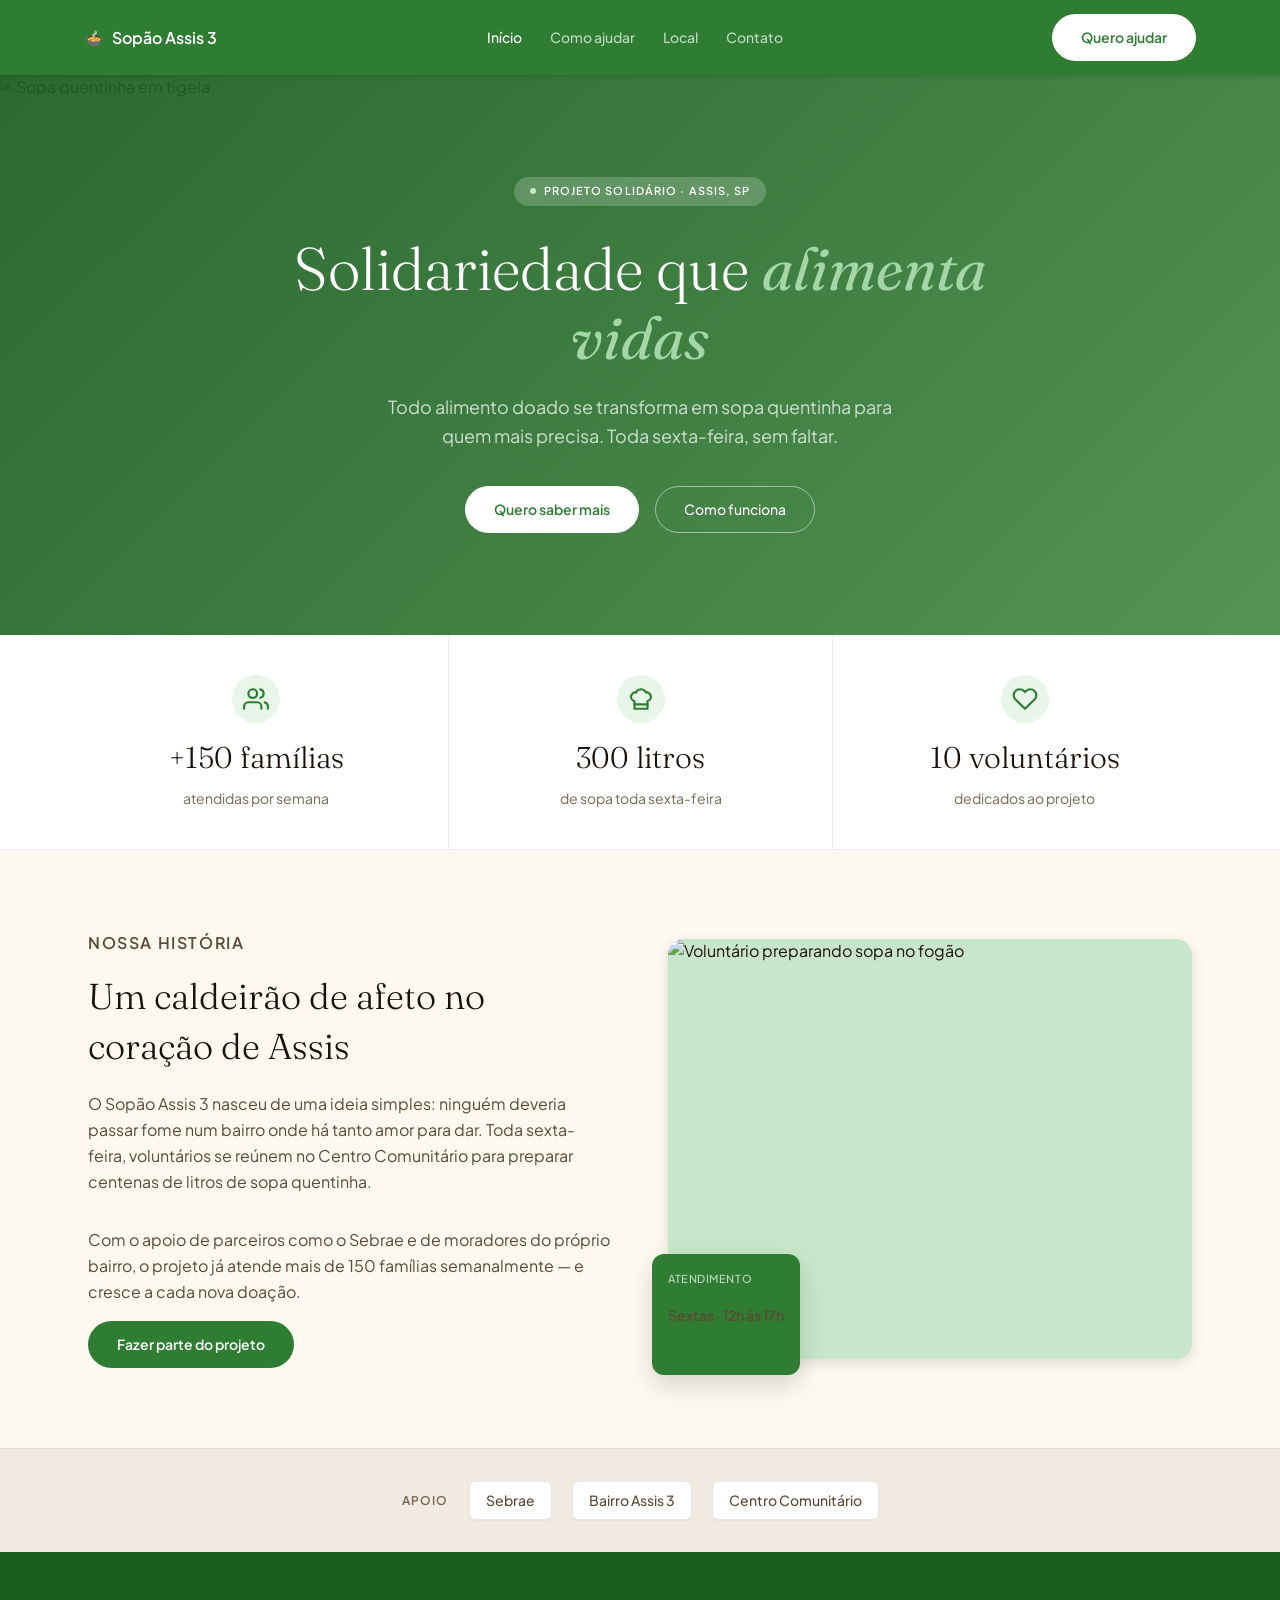
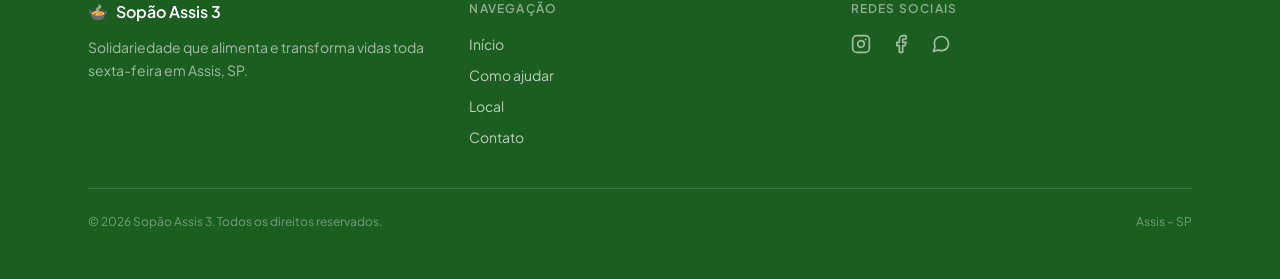
==== index.html @ 3b656082 "Primeira Versão do site" ====
<!DOCTYPE html>
<html lang="pt-BR">
  <head>
    <meta charset="UTF-8" />
    <meta name="viewport" content="width=device-width, initial-scale=1.0" />
    <title>Sopão Assis 3</title>
    <meta name="description" content="Solidariedade que alimenta e transforma vidas toda sexta-feira em Assis, SP." />
    <link rel="preconnect" href="https://fonts.googleapis.com">
    <link rel="preconnect" href="https://fonts.gstatic.com" crossorigin>
    <link href="https://fonts.googleapis.com/css2?family=Fraunces:ital,opsz,wght@0,9..144,300;0,9..144,400;0,9..144,500;0,9..144,600;1,9..144,300;1,9..144,400;1,9..144,500&family=Plus+Jakarta+Sans:wght@400;500;600&display=swap" rel="stylesheet">
    <link rel="stylesheet" href="/Styles/styles.css">
  </head>
  <body>
    <header class="site-header">
      <div class="nav-row">
        <a href="index.html" class="brand">
          <span aria-hidden="true">🍲</span>
          <span>Sopão Assis 3</span>
        </a>

        <nav class="nav-links">
          <a href="index.html" aria-current="page">Início</a>
          <a href="como-ajudar.html">Como ajudar</a>
          <a href="Local.html">Local</a>
          <a href="contato.html">Contato</a>
          
        </nav>

        <div class="nav-actions">
          <a href="contato.html" class="btn btn-white nav-cta">Quero ajudar</a>
          <input type="checkbox" id="nav-toggle" class="nav-toggle" />
          <label for="nav-toggle" class="nav-toggle-label" aria-label="Abrir menu">
            <svg class="icon-menu" viewBox="0 0 24 24" fill="none" stroke="currentColor" stroke-width="2" stroke-linecap="round" stroke-linejoin="round"><line x1="4" y1="6" x2="20" y2="6"/><line x1="4" y1="12" x2="20" y2="12"/><line x1="4" y1="18" x2="20" y2="18"/></svg>
            <svg class="icon-close" viewBox="0 0 24 24" fill="none" stroke="currentColor" stroke-width="2" stroke-linecap="round" stroke-linejoin="round"><line x1="18" y1="6" x2="6" y2="18"/><line x1="6" y1="6" x2="18" y2="18"/></svg>
          </label>
        </div>
      </div>

      <div class="mobile-menu">
        <a href="index.html">Início</a>
        <a href="como-ajudar.html">Como ajudar</a>
        <a href="Local.html">Local</a>
        <a href="contato.html">Contato</a>
        <a href="contato.html" class="btn btn-white">Quero ajudar</a>
      </div>
    </header>
    <main>
      <section class="hero">
        <img class="hero-bg" src="https://images.unsplash.com/photo-1696071506684-98cc784a89df?w=1400&h=700&fit=crop&auto=format" alt="Sopa quentinha em tigela" />
        <div class="hero-overlay"></div>
        <div class="hero-inner">
          <span class="hero-badge">
            <span class="pulse-dot"></span>
            Projeto Solidário &middot; Assis, SP
          </span>
          <h1 class="hero-title">Solidariedade que <em>alimenta vidas</em></h1>
          <p class="hero-lead">Todo alimento doado se transforma em sopa quentinha para quem mais precisa. Toda sexta-feira, sem faltar.</p>
          <div class="hero-actions">
            <a href="como-ajudar.html" class="btn btn-white">Quero saber mais</a>
            <a href="contato.html" class="btn btn-outline-white">Como funciona</a>
          </div>
        </div>
      </section>

      <section class="stats">
        <div class="stats-grid">
          <div class="stat">
            <div class="stat-icon"><svg viewBox="0 0 24 24" fill="none" stroke="currentColor" stroke-width="2" stroke-linecap="round" stroke-linejoin="round"><path d="M17 21v-2a4 4 0 0 0-4-4H5a4 4 0 0 0-4 4v2"/><circle cx="9" cy="7" r="4"/><path d="M23 21v-2a4 4 0 0 0-3-3.87"/><path d="M16 3.13a4 4 0 0 1 0 7.75"/></svg></div>
            <span class="stat-value">+150 fam&iacute;lias</span>
            <span class="stat-label">atendidas por semana</span>
          </div>
          <div class="stat">
            <div class="stat-icon"><svg viewBox="0 0 24 24" fill="none" stroke="currentColor" stroke-width="2" stroke-linecap="round" stroke-linejoin="round"><path d="M6 13.87A4 4 0 0 1 7.41 6a5.11 5.11 0 0 1 1.05-1.54 5 5 0 0 1 7.08 0A5.11 5.11 0 0 1 16.59 6 4 4 0 0 1 18 13.87V21H6Z"/><line x1="6" y1="17" x2="18" y2="17"/></svg></div>
            <span class="stat-value">300 litros</span>
            <span class="stat-label">de sopa toda sexta-feira</span>
          </div>
          <div class="stat">
            <div class="stat-icon"><svg viewBox="0 0 24 24" fill="none" stroke="currentColor" stroke-width="2" stroke-linecap="round" stroke-linejoin="round"><path d="M20.8 4.6a5.5 5.5 0 0 0-7.8 0L12 5.6l-1-1a5.5 5.5 0 0 0-7.8 7.8l1 1L12 21l7.8-7.6 1-1a5.5 5.5 0 0 0 0-7.8z"/></svg></div>
            <span class="stat-value">10 volunt&aacute;rios</span>
            <span class="stat-label">dedicados ao projeto</span>
          </div>
        </div>
      </section>

      <section class="story">
        <div>
          <p class="eyebrow">Nossa hist&oacute;ria</p>
          <h2>Um caldeir&atilde;o de afeto no cora&ccedil;&atilde;o de Assis</h2>
          <p>O Sop&atilde;o Assis 3 nasceu de uma ideia simples: ningu&eacute;m deveria passar fome num bairro onde h&aacute; tanto amor para dar. Toda sexta-feira, volunt&aacute;rios se re&uacute;nem no Centro Comunit&aacute;rio para preparar centenas de litros de sopa quentinha.</p>
          <p>Com o apoio de parceiros como o Sebrae e de moradores do pr&oacute;prio bairro, o projeto j&aacute; atende mais de 150 fam&iacute;lias semanalmente &mdash; e cresce a cada nova doa&ccedil;&atilde;o.</p>
          <a href="como-ajudar.html" class="btn btn-primary">Fazer parte do projeto</a>
        </div>

        <div class="story-media">
          <img src="https://images.unsplash.com/photo-1652458316645-07971d6e52ea?w=700&h=520&fit=crop&auto=format" alt="Volunt&aacute;rio preparando sopa no fog&atilde;o" />
          <div class="story-badge">
            <p>Atendimento</p>
            <p>Sextas &middot; 12h &agrave;s 17h</p>
          </div>
        </div>
      </section>

      <section class="partners">
        <div class="partners-inner">
          <span class="partners-label">Apoio</span>
          <span class="partner-chip">Sebrae</span>
          <span class="partner-chip">Bairro Assis 3</span>
          <span class="partner-chip">Centro Comunit&aacute;rio</span>
        </div>
      </section>
    </main>
    <footer class="site-footer">
      <div class="footer-inner">
        <div class="footer-grid">
          <div>
            <div class="footer-brand">
              <span aria-hidden="true">🍲</span>
              <span>Sopão Assis 3</span>
            </div>
            <p class="footer-desc">Solidariedade que alimenta e transforma vidas toda sexta-feira em Assis, SP.</p>
          </div>

          <div>
            <h4 class="footer-heading">Navegação</h4>
            <div class="footer-links">
              <a href="index.html">Início</a>
              <a href="como-ajudar.html">Como ajudar</a>
              <a href="Local.html">Local</a>
              <a href="contato.html">Contato</a>
            </div>
          </div>

          <div>
            <h4 class="footer-heading">Redes sociais</h4>
            <div class="footer-social">
              <a href="https://www.instagram.com/sopaoassis3?utm_source=ig_web_button_share_sheet&vrfl=ZDNlZDc0MzIxNw==" aria-label="Instagram" target="_blank"><svg viewBox="0 0 24 24" fill="none" stroke="currentColor" stroke-width="2" stroke-linecap="round" stroke-linejoin="round"><rect x="2" y="2" width="20" height="20" rx="5" ry="5"/><path d="M16 11.37A4 4 0 1 1 12.63 8 4 4 0 0 1 16 11.37z"/><line x1="17.5" y1="6.5" x2="17.51" y2="6.5"/></svg></a>

              <a href="https://www.facebook.com/Sopaomaosaarteassis3" aria-label="Facebook" target="_blank"><svg viewBox="0 0 24 24" fill="none" stroke="currentColor" stroke-width="2" stroke-linecap="round" stroke-linejoin="round"><path d="M18 2h-3a5 5 0 0 0-5 5v3H7v4h3v8h4v-8h3l1-4h-4V7a1 1 0 0 1 1-1h3z"/></svg></a>

              <a href="https://wa.me/5518997917614" aria-label="WhatsApp" target="_blank"><svg viewBox="0 0 24 24" fill="none" stroke="currentColor" stroke-width="2" stroke-linecap="round" stroke-linejoin="round"><path d="M21 11.5a8.38 8.38 0 0 1-.9 3.8 8.5 8.5 0 0 1-7.6 4.7 8.38 8.38 0 0 1-3.8-.9L3 21l1.9-5.7a8.38 8.38 0 0 1-.9-3.8 8.5 8.5 0 0 1 4.7-7.6 8.38 8.38 0 0 1 3.8-.9h.5a8.48 8.48 0 0 1 8 8v.5z"/></svg></a>
            </div>
          </div>
        </div>

        <div class="footer-bottom">
          <p>&copy; 2026 Sopão Assis 3. Todos os direitos reservados.</p>
          <p>Assis &ndash; SP</p>
        </div>
      </div>
    </footer>
  </body>
</html>
---- Styles/styles.css ----
:root {
  --background: #FDF8F0;
  --foreground: #1C1009;
  --card: #FEFCF8;
  --primary: #2E7D32;
  --primary-dark: #1B5E20;
  --primary-foreground: #FFFFFF;
  --secondary: #F0EAE0;
  --secondary-foreground: #3C2E20;
  --muted: #EDE8DF;
  --muted-foreground: #7A6650;
  --accent: #B5620A;
  --border: rgba(44, 24, 16, 0.10);
  --border-soft: rgba(44, 24, 16, 0.07);
  --border-strong: rgba(44, 24, 16, 0.12);
  --input-background: #F7F3EB;
  --placeholder: #BBA98A;
  --text-dark: #1C1009;
  --text-mid: #5C4A38;
  --text-light: #7A6650;
  --green-tint: #E8F5E9;
  --green-tint-2: #C8E6C9;
  --sand-tint: #F5F0E8;
  --sand-tint-2: #EDE8DF;
  --sand-tint-3: #F0EAE0;
  --error: #D4183D;

  --font-display: 'Fraunces', serif;
  --font-body: 'Plus Jakarta Sans', sans-serif;

  --container-max: 72rem; 
}

*, *::before, *::after { box-sizing: border-box; }
html { -webkit-text-size-adjust: 100%; }
body {
  margin: 0;
  background-color: var(--background);
  color: var(--foreground);
  font-family: var(--font-body);
  font-size: 16px;
  line-height: 1.5;
  -webkit-font-smoothing: antialiased;
}
h1, h2, h3, h4, p, figure { margin: 0; }
ul { list-style: none; margin: 0; padding: 0; }
a { color: inherit; text-decoration: none; }
img { max-width: 100%; display: block; }
button, input, select, textarea {
  font: inherit;
  color: inherit;
  letter-spacing: inherit;
}
button { cursor: pointer; }
em { font-style: italic; }

.container {
  max-width: var(--container-max);
  margin-inline: auto;
  padding-inline: 1.5rem;
}

.visually-hidden {
  position: absolute;
  width: 1px; height: 1px;
  padding: 0; margin: -1px;
  overflow: hidden;
  clip: rect(0,0,0,0);
  white-space: nowrap;
  border: 0;
}


.btn {
  display: inline-flex;
  align-items: center;
  justify-content: center;
  gap: 0.5rem;
  font-weight: 600;
  font-size: 0.875rem;
  padding: 0.75rem 1.75rem;
  border-radius: 999px;
  border: 1px solid transparent;
  transition: background-color .2s ease, color .2s ease, border-color .2s ease;
}
.btn-white {
  background-color: #fff;
  color: var(--primary);
}
.btn-white:hover { background-color: var(--green-tint); }

.btn-outline-white {
  background-color: transparent;
  border-color: rgba(255,255,255,0.5);
  color: #fff;
  font-weight: 500;
}
.btn-outline-white:hover { background-color: rgba(255,255,255,0.1); }

.btn-primary {
  background-color: var(--primary);
  color: #fff;
}
.btn-primary:hover { background-color: #256329; }
.btn-primary:disabled { opacity: 0.6; cursor: not-allowed; }


.site-header {
  position: sticky;
  top: 0;
  z-index: 50;
  background-color: var(--primary);
  box-shadow: 0 1px 6px rgba(0,0,0,0.15);
}
.nav-row {
  max-width: var(--container-max);
  margin-inline: auto;
  padding: 0.875rem 1.25rem;
  display: flex;
  align-items: center;
  justify-content: space-between;
  gap: 1.5rem;
}
.brand {
  display: flex;
  align-items: center;
  gap: 0.5rem;
  color: #fff;
  font-weight: 600;
  font-size: 1rem;
  flex-shrink: 0;
}
.nav-links {
  display: none;
  align-items: center;
  gap: 1.75rem;
}
.nav-links a {
  color: rgba(255,255,255,0.7);
  font-size: 0.875rem;
  font-weight: 500;
  transition: color .2s ease;
}
.nav-links a:hover,
.nav-links a[aria-current="page"] {
  color: #fff;
}
.nav-actions {
  display: flex;
  align-items: center;
  gap: 0.75rem;
}
.nav-cta {
  display: none;
}
.nav-toggle-label {
  display: inline-flex;
  color: #fff;
  padding: 0.25rem;
  cursor: pointer;
}
.nav-toggle-label svg { width: 22px; height: 22px; }
.nav-toggle-label .icon-close { display: none; }

.nav-toggle {
  position: absolute;
  opacity: 0;
  pointer-events: none;
}

.mobile-menu {
  display: none;
  background-color: var(--primary-dark);
  border-top: 1px solid rgba(255,255,255,0.2);
  padding: 1rem 1.25rem;
  flex-direction: column;
  gap: 1rem;
}
.mobile-menu a {
  color: rgba(255,255,255,0.9);
  font-size: 0.875rem;
  font-weight: 500;
}
.mobile-menu .btn {
  align-self: flex-start;
  margin-top: 0.25rem;
}

.nav-toggle:checked ~ .mobile-menu {
  display: flex;
}
.nav-toggle:checked ~ .nav-actions .nav-toggle-label .icon-menu { display: none; }
.nav-toggle:checked ~ .nav-actions .nav-toggle-label .icon-close { display: inline-flex; }

@media (min-width: 768px) {
  .nav-links { display: flex; }
  .nav-cta { display: inline-flex; }
  .nav-toggle-label { display: none; }
  .mobile-menu { display: none !important; }
}


.site-footer {
  background-color: var(--primary-dark);
  color: rgba(255,255,255,0.8);
}
.footer-inner {
  max-width: var(--container-max);
  margin-inline: auto;
  padding: 3rem 1.5rem;
}
.footer-grid {
  display: grid;
  grid-template-columns: 1fr;
  gap: 2.5rem;
  padding-bottom: 2.5rem;
  border-bottom: 1px solid rgba(255,255,255,0.15);
}
.footer-brand {
  display: flex;
  align-items: center;
  gap: 0.5rem;
  color: #fff;
  font-weight: 600;
  font-size: 1rem;
  margin-bottom: 0.75rem;
}
.footer-desc {
  font-size: 0.875rem;
  line-height: 1.625;
  color: rgba(255,255,255,0.6);
  max-width: 26rem;
}
.footer-heading {
  color: rgba(255,255,255,0.5);
  font-size: 0.75rem;
  font-weight: 600;
  text-transform: uppercase;
  letter-spacing: 0.1em;
  margin-bottom: 1rem;
}
.footer-links {
  display: flex;
  flex-direction: column;
  gap: 0.625rem;
}
.footer-links a {
  font-size: 0.875rem;
  color: rgba(255,255,255,0.7);
  transition: color .2s ease;
}
.footer-links a:hover { color: #fff; }
.footer-social {
  display: flex;
  gap: 1.25rem;
}
.footer-social a {
  color: rgba(255,255,255,0.6);
  transition: color .2s ease;
}
.footer-social a:hover { color: #fff; }
.footer-social svg { width: 20px; height: 20px; }
.footer-bottom {
  padding-top: 1.5rem;
  display: flex;
  flex-direction: column;
  align-items: center;
  gap: 0.5rem;
  font-size: 0.75rem;
  color: rgba(255,255,255,0.4);
}

@media (min-width: 768px) {
  .footer-grid { grid-template-columns: repeat(3, 1fr); }
}
@media (min-width: 640px) {
  .footer-bottom { flex-direction: row; justify-content: space-between; }
}


.hero {
  position: relative;
  overflow: hidden;
  min-height: 560px;
  display: flex;
  align-items: center;
}
.hero-bg {
  position: absolute;
  inset: 0;
  width: 100%;
  height: 100%;
  object-fit: cover;
}
.hero-overlay {
  position: absolute;
  inset: 0;
  background: linear-gradient(135deg, rgba(27,94,32,0.93) 0%, rgba(46,125,50,0.82) 100%);
}
.hero-inner {
  position: relative;
  max-width: var(--container-max);
  margin-inline: auto;
  padding: 6rem 1.5rem;
  width: 100%;
  display: flex;
  flex-direction: column;
  align-items: center;
  text-align: center;
}
.hero-badge {
  display: inline-flex;
  align-items: center;
  gap: 0.5rem;
  background-color: rgba(255,255,255,0.2);
  color: #fff;
  font-size: 11px;
  font-weight: 600;
  text-transform: uppercase;
  letter-spacing: 0.1em;
  padding: 0.375rem 1rem;
  border-radius: 999px;
  margin-bottom: 1.75rem;
}
.pulse-dot {
  width: 6px; height: 6px;
  border-radius: 999px;
  background-color: var(--green-tint-2);
  animation: pulse 2s cubic-bezier(.4,0,.6,1) infinite;
}
@keyframes pulse { 50% { opacity: .5; } }

.hero-title {
  font-family: var(--font-display);
  font-weight: 300;
  color: #fff;
  line-height: 1.15;
  font-size: 2.25rem;
  max-width: 48rem;
  margin-bottom: 1.25rem;
}
.hero-title em {
  font-weight: 400;
  color: #A5D6A7;
}
.hero-lead {
  color: rgba(255,255,255,0.75);
  font-size: 1rem;
  max-width: 32rem;
  line-height: 1.625;
  margin-bottom: 2.25rem;
}
.hero-actions {
  display: flex;
  gap: 1rem;
  flex-wrap: wrap;
  justify-content: center;
}

@media (min-width: 640px) {
  .hero-title { font-size: 3rem; }
  .hero-lead { font-size: 1.125rem; }
}
@media (min-width: 768px) {
  .hero-title { font-size: 3.75rem; }
}


.stats {
  background-color: #fff;
  border-bottom: 1px solid var(--border-soft);
}
.stats-grid {
  max-width: var(--container-max);
  margin-inline: auto;
  display: grid;
  grid-template-columns: 1fr;
}
.stat {
  display: flex;
  flex-direction: column;
  align-items: center;
  text-align: center;
  padding: 2.5rem 2rem;
  gap: 0.5rem;
  border-top: 1px solid var(--border-soft);
}
.stat:first-child { border-top: none; }
.stat-icon {
  width: 3rem; height: 3rem;
  border-radius: 999px;
  background-color: var(--green-tint);
  display: flex;
  align-items: center;
  justify-content: center;
  color: var(--primary);
  margin-bottom: 0.25rem;
}
.stat-icon svg { width: 26px; height: 26px; }
.stat-value {
  font-family: var(--font-display);
  font-weight: 300;
  font-size: 1.875rem;
  color: var(--text-dark);
}
.stat-label {
  font-size: 0.875rem;
  color: var(--text-light);
}
@media (min-width: 640px) {
  .stats-grid { grid-template-columns: repeat(3, 1fr); }
  .stat { border-top: none; border-left: 1px solid var(--border-soft); }
  .stat:first-child { border-left: none; }
}


.story {
  max-width: var(--container-max);
  margin-inline: auto;
  padding: 5rem 1.5rem;
  display: grid;
  grid-template-columns: 1fr;
  gap: 3.5rem;
  align-items: center;
}
.eyebrow {
  font-size: 0.75rem;
  font-weight: 600;
  text-transform: uppercase;
  letter-spacing: 0.1em;
  color: var(--primary);
  margin-bottom: 0.75rem;
}
.story h2 {
  font-family: var(--font-display);
  font-weight: 300;
  font-size: 1.875rem;
  line-height: 1.375;
  color: var(--text-dark);
  margin-bottom: 1.25rem;
}
.story p {
  color: var(--text-mid);
  line-height: 1.625;
  font-size: 0.9375rem;
  margin-bottom: 1rem;
}
.story p:nth-of-type(2) { margin-bottom: 2rem; }
.story-media {
  position: relative;
}
.story-media img {
  width: 100%;
  height: 20rem;
  object-fit: cover;
  border-radius: 1rem;
  background-color: var(--green-tint-2);
  box-shadow: 0 4px 14px rgba(0,0,0,0.12);
}
.story-badge {
  position: absolute;
  bottom: -1rem;
  left: -1rem;
  background-color: var(--primary);
  color: #fff;
  border-radius: 0.75rem;
  padding: 1rem;
  box-shadow: 0 10px 25px rgba(0,0,0,0.15);
}
.story-badge p:first-child {
  font-size: 11px;
  font-weight: 500;
  color: rgba(255,255,255,0.7);
  text-transform: uppercase;
  letter-spacing: 0.05em;
}
.story-badge p:last-child {
  font-size: 0.875rem;
  font-weight: 600;
  margin-top: 0.125rem;
}

@media (min-width: 768px) {
  .story { grid-template-columns: 1fr 1fr; }
  .story h2 { font-size: 2.25rem; }
  .story p { font-size: 1rem; }
  .story-media img { height: 26.25rem; }
}


.partners {
  background-color: var(--sand-tint-3);
  border-top: 1px solid var(--border-soft);
}
.partners-inner {
  max-width: var(--container-max);
  margin-inline: auto;
  padding: 2rem 1.5rem;
  display: flex;
  flex-wrap: wrap;
  align-items: center;
  justify-content: center;
  gap: 1.25rem;
}
.partners-label {
  font-size: 0.75rem;
  font-weight: 600;
  text-transform: uppercase;
  letter-spacing: 0.1em;
  color: var(--text-light);
}
.partner-chip {
  background-color: #fff;
  border: 1px solid var(--border);
  border-radius: 0.375rem;
  padding: 0.5rem 1rem;
  font-size: 0.875rem;
  color: var(--text-mid);
  font-weight: 500;
  box-shadow: 0 1px 2px rgba(0,0,0,0.05);
}


.page-header {
  max-width: var(--container-max);
  margin-inline: auto;
  padding: 4rem 1.5rem 3rem;
  text-align: center;
}
.page-header h1 {
  font-family: var(--font-display);
  font-weight: 300;
  font-size: 2.25rem;
  line-height: 1.2;
  color: var(--text-dark);
  margin-bottom: 1.25rem;
}
.page-header h1 em { font-weight: 400; }
.page-header p {
  color: var(--text-mid);
  font-size: 1rem;
  line-height: 1.625;
  max-width: 32rem;
  margin-inline: auto;
}
@media (min-width: 768px) {
  .page-header h1 { font-size: 3rem; }
}


.ways {
  border-top: 1px solid var(--border-soft);
}
.way {
  display: grid;
  grid-template-columns: 1fr;
  border-bottom: 1px solid var(--border-soft);
}
.way-text {
  display: flex;
  flex-direction: column;
  justify-content: center;
  padding: 3.5rem 2rem;
}
.way-icon {
  width: 2.5rem; height: 2.5rem;
  border-radius: 999px;
  background-color: var(--green-tint);
  color: var(--primary);
  display: flex;
  align-items: center;
  justify-content: center;
  margin-bottom: 1.25rem;
}
.way-icon svg { width: 20px; height: 20px; }
.way-text h2 {
  font-family: var(--font-display);
  font-weight: 300;
  font-size: 1.5rem;
  color: var(--text-dark);
  margin-bottom: 0.75rem;
}
.way-text p {
  color: var(--text-mid);
  line-height: 1.625;
  font-size: 0.9375rem;
  max-width: 28rem;
}
.way-media {
  background-color: var(--sand-tint-2);
  min-height: 280px;
  overflow: hidden;
}
.way-media img {
  width: 100%;
  height: 100%;
  object-fit: cover;
}
@media (min-width: 768px) {
  .way { grid-template-columns: 1fr 1fr; }
  .way-text { padding: 3.5rem 3.5rem; border-right: 1px solid var(--border-soft); }
  .way-media { min-height: 380px; }
  .way-text h2 { font-size: 1.875rem; }
  .way-text p { font-size: 1rem; }
  .way-reverse .way-text { border-right: none; border-left: 1px solid var(--border-soft); order: 2; }
  .way-reverse .way-media { order: 1; }
}

.cta-strip {
  background-color: var(--primary);
  padding: 2.5rem 1.5rem;
}
.cta-strip-inner {
  max-width: var(--container-max);
  margin-inline: auto;
  display: flex;
  flex-direction: column;
  align-items: center;
  justify-content: space-between;
  gap: 1.25rem;
  text-align: center;
}
.cta-strip p {
  font-family: var(--font-display);
  font-weight: 300;
  font-size: 1.5rem;
  color: #fff;
}
@media (min-width: 640px) {
  .cta-strip-inner { flex-direction: row; text-align: left; }
}



.contact-section {
  max-width: var(--container-max);
  margin-inline: auto;
  padding: 4rem 1.5rem;
}
.contact-header { text-align: center; margin-bottom: 2.5rem; }
.contact-grid {
  display: grid;
  grid-template-columns: 1fr;
  border: 1px solid var(--border);
  border-radius: 1rem;
  overflow: hidden;
  background-color: #fff;
  box-shadow: 0 1px 3px rgba(0,0,0,0.08);
}
.contact-form-col {
  padding: 2rem;
  border-bottom: 1px solid var(--border-soft);
}
.contact-form-col h3 {
  font-family: var(--font-display);
  font-weight: 300;
  font-size: 1.5rem;
  color: var(--text-dark);
  margin-bottom: 0.25rem;
}
form.contact-form {
  display: flex;
  flex-direction: column;
  gap: 1.25rem;
  margin-top: 1.25rem;
}
.form-row {
  display: grid;
  grid-template-columns: 1fr;
  gap: 1rem;
}
.field label {
  display: block;
  font-size: 11px;
  font-weight: 600;
  text-transform: uppercase;
  letter-spacing: 0.1em;
  color: var(--text-light);
  margin-bottom: 0.375rem;
}
.field input,
.field select,
.field textarea {
  width: 100%;
  border: 1px solid var(--border-strong);
  border-radius: 0.5rem;
  padding: 0.625rem 1rem;
  font-size: 0.875rem;
  color: var(--text-dark);
  background-color: var(--input-background);
  transition: border-color .2s ease, box-shadow .2s ease;
}
.field input::placeholder,
.field textarea::placeholder { color: var(--placeholder); }
.field input:focus,
.field select:focus,
.field textarea:focus {
  outline: none;
  border-color: var(--primary);
  box-shadow: 0 0 0 3px rgba(46,125,50,0.15);
}
.field textarea { resize: vertical; min-height: 7.5rem; }

.contact-info-col {
  background-color: var(--sand-tint);
  padding: 2rem;
  display: flex;
  flex-direction: column;
  gap: 2rem;
  justify-content: center;
}
.info-item {
  display: flex;
  align-items: flex-start;
  gap: 1rem;
}
.info-icon {
  width: 2.25rem; height: 2.25rem;
  border-radius: 999px;
  background-color: #fff;
  box-shadow: 0 1px 3px rgba(0,0,0,0.1);
  display: flex;
  align-items: center;
  justify-content: center;
  color: var(--primary);
  flex-shrink: 0;
  margin-top: 0.125rem;
}
.info-icon svg { width: 18px; height: 18px; }
.info-item p:first-of-type {
  font-size: 11px;
  font-weight: 600;
  text-transform: uppercase;
  letter-spacing: 0.1em;
  color: var(--text-light);
  margin-bottom: 0.25rem;
}
.info-item a,
.info-item p.info-detail {
  font-size: 0.875rem;
  font-weight: 500;
  color: var(--text-dark);
  line-height: 1.375;
}
.info-item a { color: var(--primary); }
.info-item a:hover { text-decoration: underline; }

@media (min-width: 640px) {
  .form-row { grid-template-columns: 1fr 1fr; }
}
@media (min-width: 768px) {
  .contact-grid { grid-template-columns: 3fr 2fr; }
  .contact-form-col { padding: 2.5rem; border-bottom: none; border-right: 1px solid var(--border-soft); }
  .contact-info-col { padding: 2.5rem; }
  .contact-header h1 { font-size: 3rem; }
}
.local {
  padding: 64px 20px;
  background: #fdf8f2; /* ajuste para o creme do seu site */
}

.local__container {
  max-width: 1100px;
  margin: 0 auto;
}

/* Título */
.local__header {
  text-align: center;
  margin-bottom: 40px;
}

.local__tag {
  display: inline-block;
  padding: 4px 14px;
  border-radius: 999px;
  background: #e3f1e4;
  color: #1b5e20;
  font-size: 0.85rem;
  font-weight: 600;
  letter-spacing: 0.05em;
  text-transform: uppercase;
}

.local__header h1 {
  margin: 12px 0 8px;
  font-size: clamp(2rem, 4vw, 2.8rem);
  color: #1b5e20;
}

.local__header p {
  color: #555;
  max-width: 520px;
  margin: 0 auto;
}

/* Layout: cartão + mapa lado a lado */
.local__grid {
  display: grid;
  grid-template-columns: 1fr 1.6fr;
  gap: 24px;
  align-items: stretch;
}

/* Cartão */
.local__card {
  background: #fff;
  border-radius: 20px;
  padding: 32px;
  box-shadow: 0 8px 24px rgba(0, 0, 0, 0.08);
  display: flex;
  flex-direction: column;
}

.local__card h2 {
  margin: 0 0 6px;
  font-size: 0.9rem;
  text-transform: uppercase;
  letter-spacing: 0.08em;
  color: #2e7d32;
}

.local__card p {
  margin: 0 0 24px;
  font-size: 1.05rem;
  line-height: 1.5;
  color: #333;
}

/* Botão Como chegar */
.btn-rota {
  margin-top: auto;
  align-self: flex-start;
  padding: 14px 28px;
  border-radius: 999px;
  background: #2e7d32;
  color: #fff;
  font-weight: 600;
  text-decoration: none;
  transition: background 0.2s, transform 0.2s;
}

.btn-rota:hover {
  background: #1b5e20;
  transform: translateY(-2px);
}

/* Mapa */
.local__mapa {
  border-radius: 20px;
  overflow: hidden;
  box-shadow: 0 8px 24px rgba(0, 0, 0, 0.08);
  min-height: 380px;
}

.local__mapa iframe {
  width: 100%;
  height: 100%;
  min-height: 380px;
  border: 0;
  display: block;
}

/* Celular: empilha */
@media (max-width: 800px) {
  .local__grid {
    grid-template-columns: 1fr;
  }
}
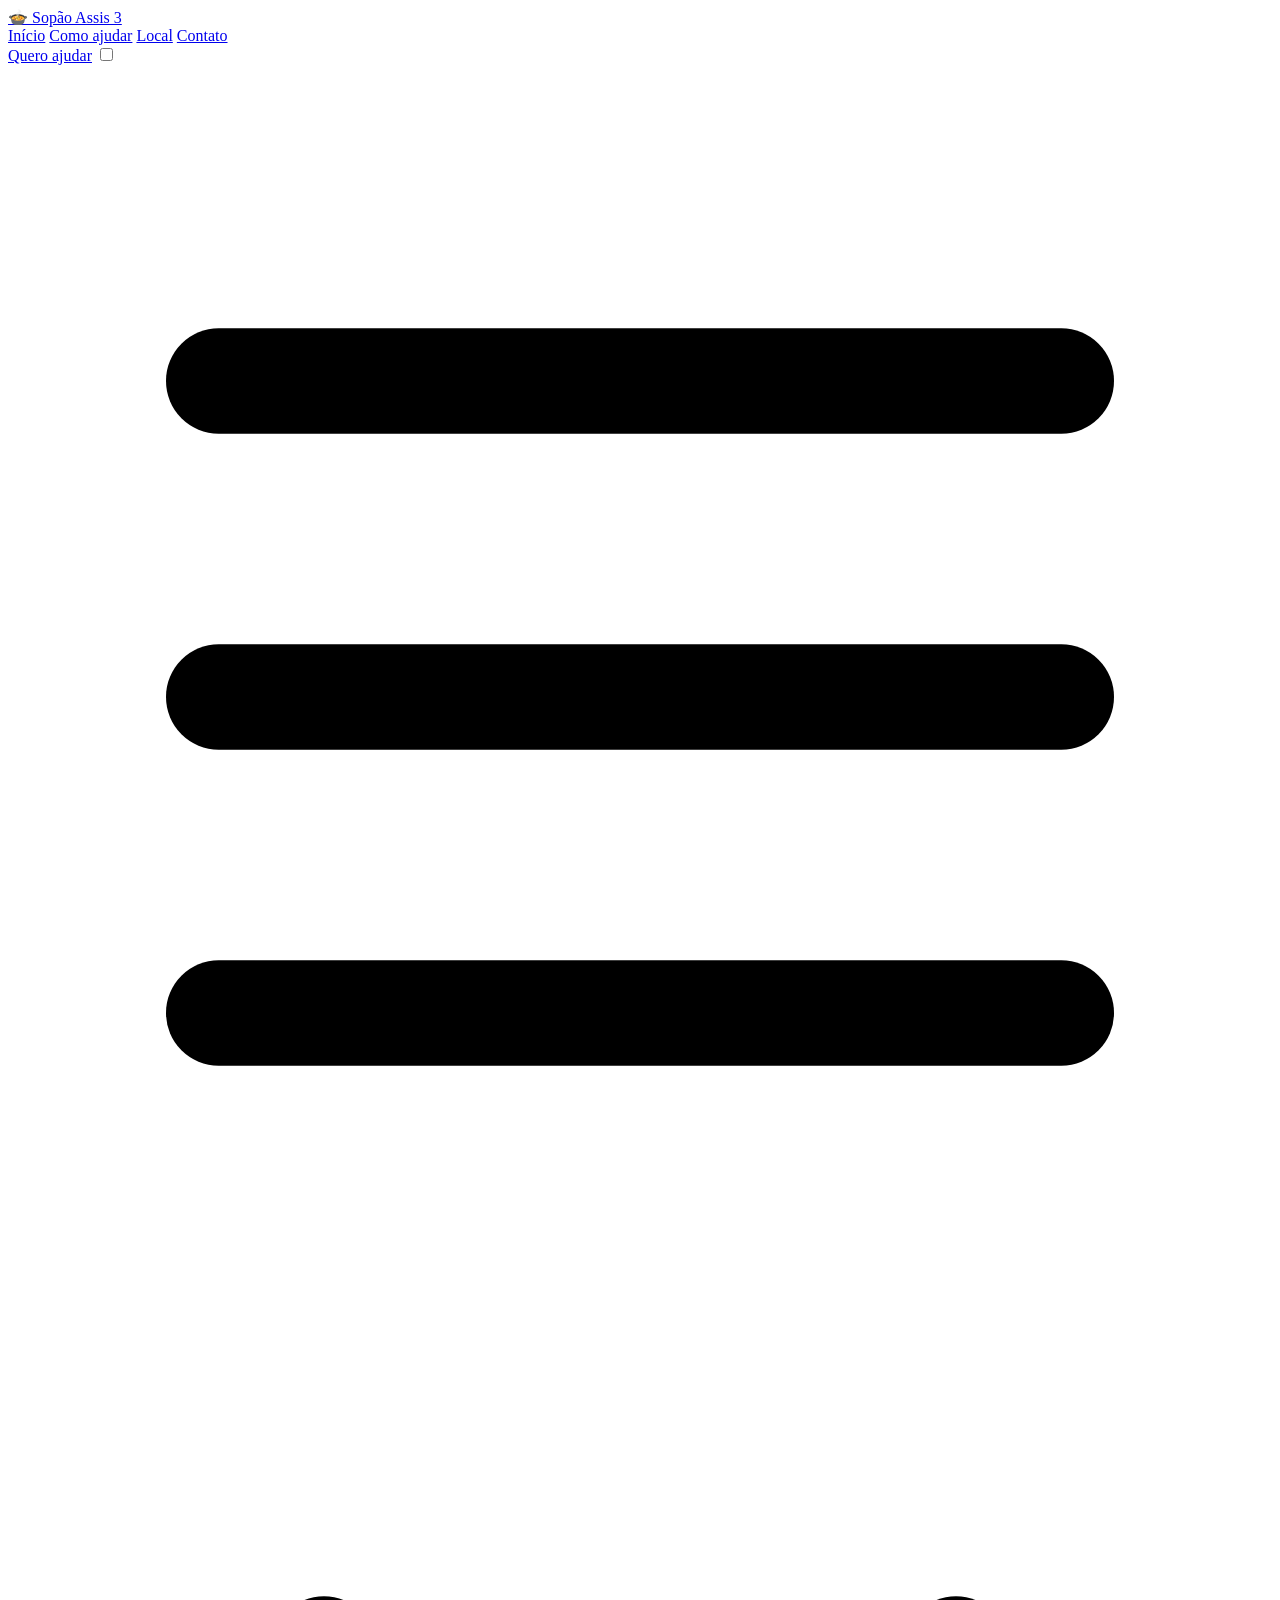
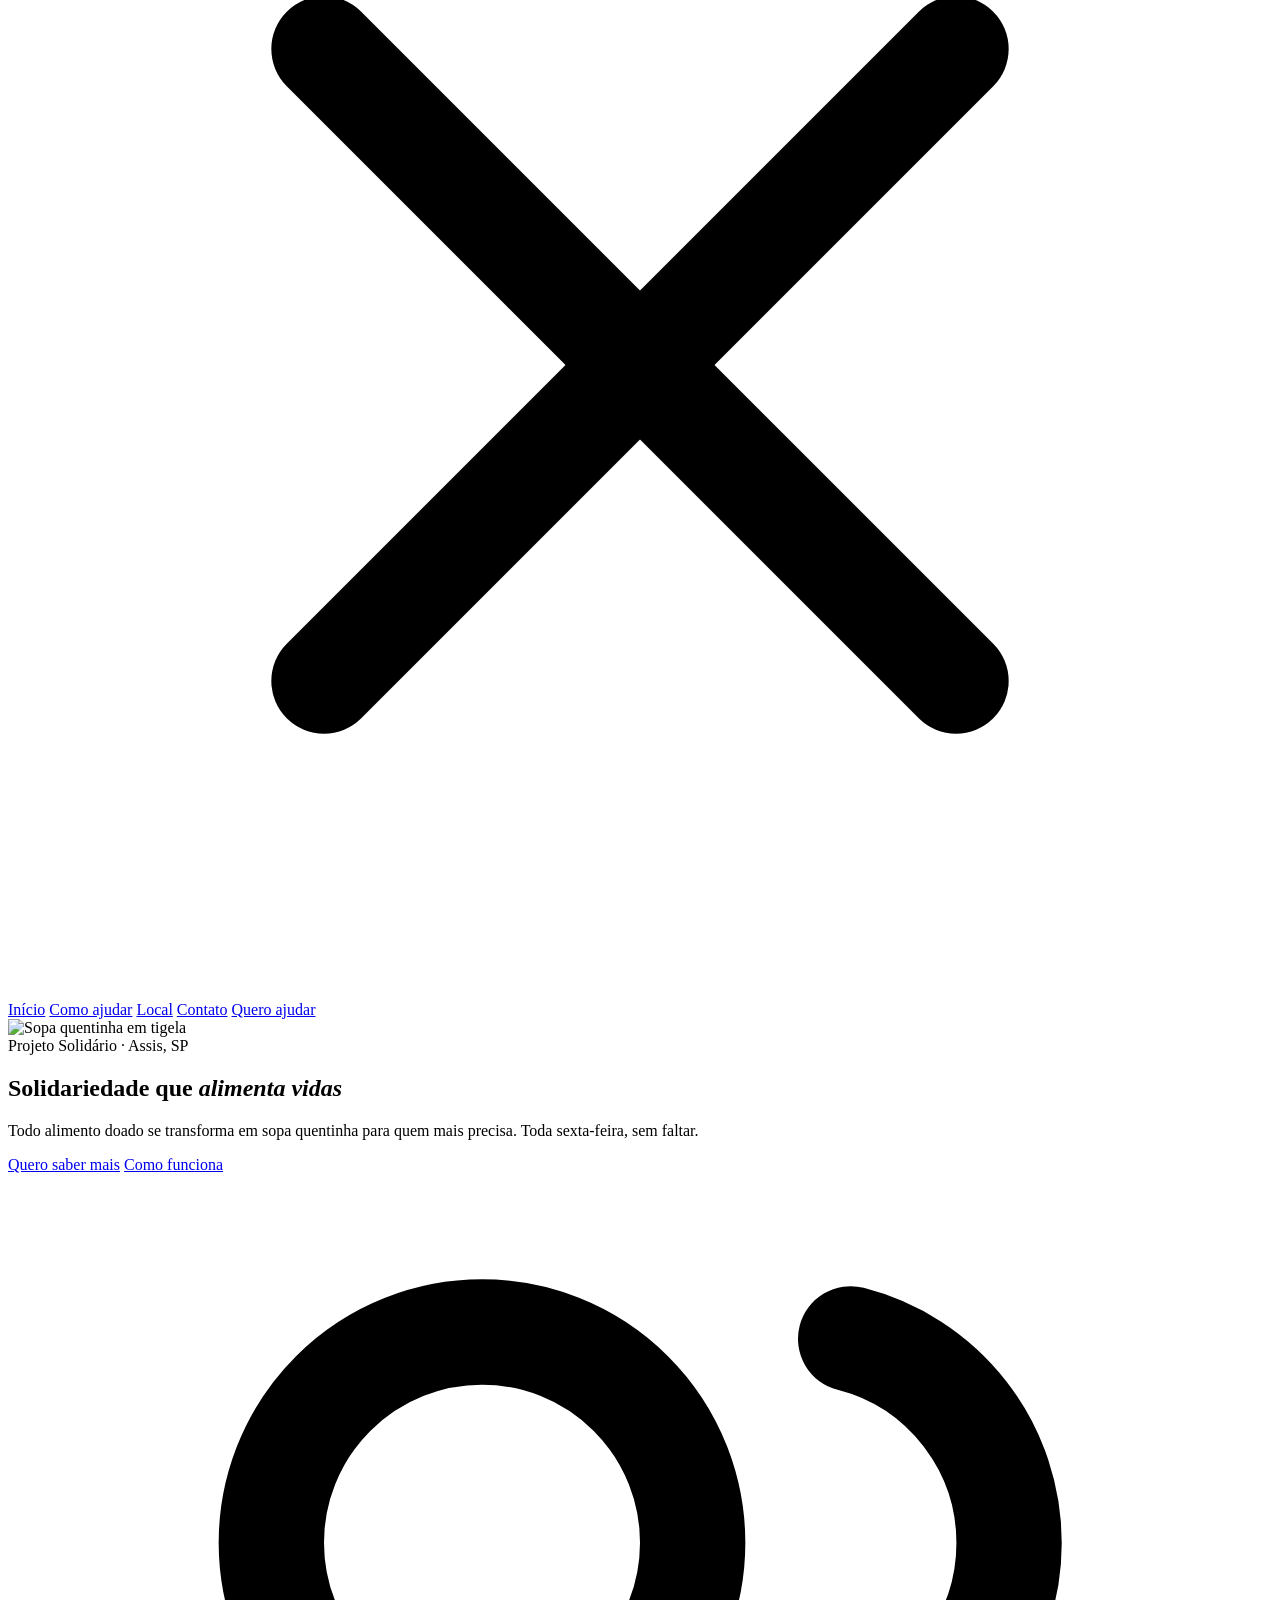
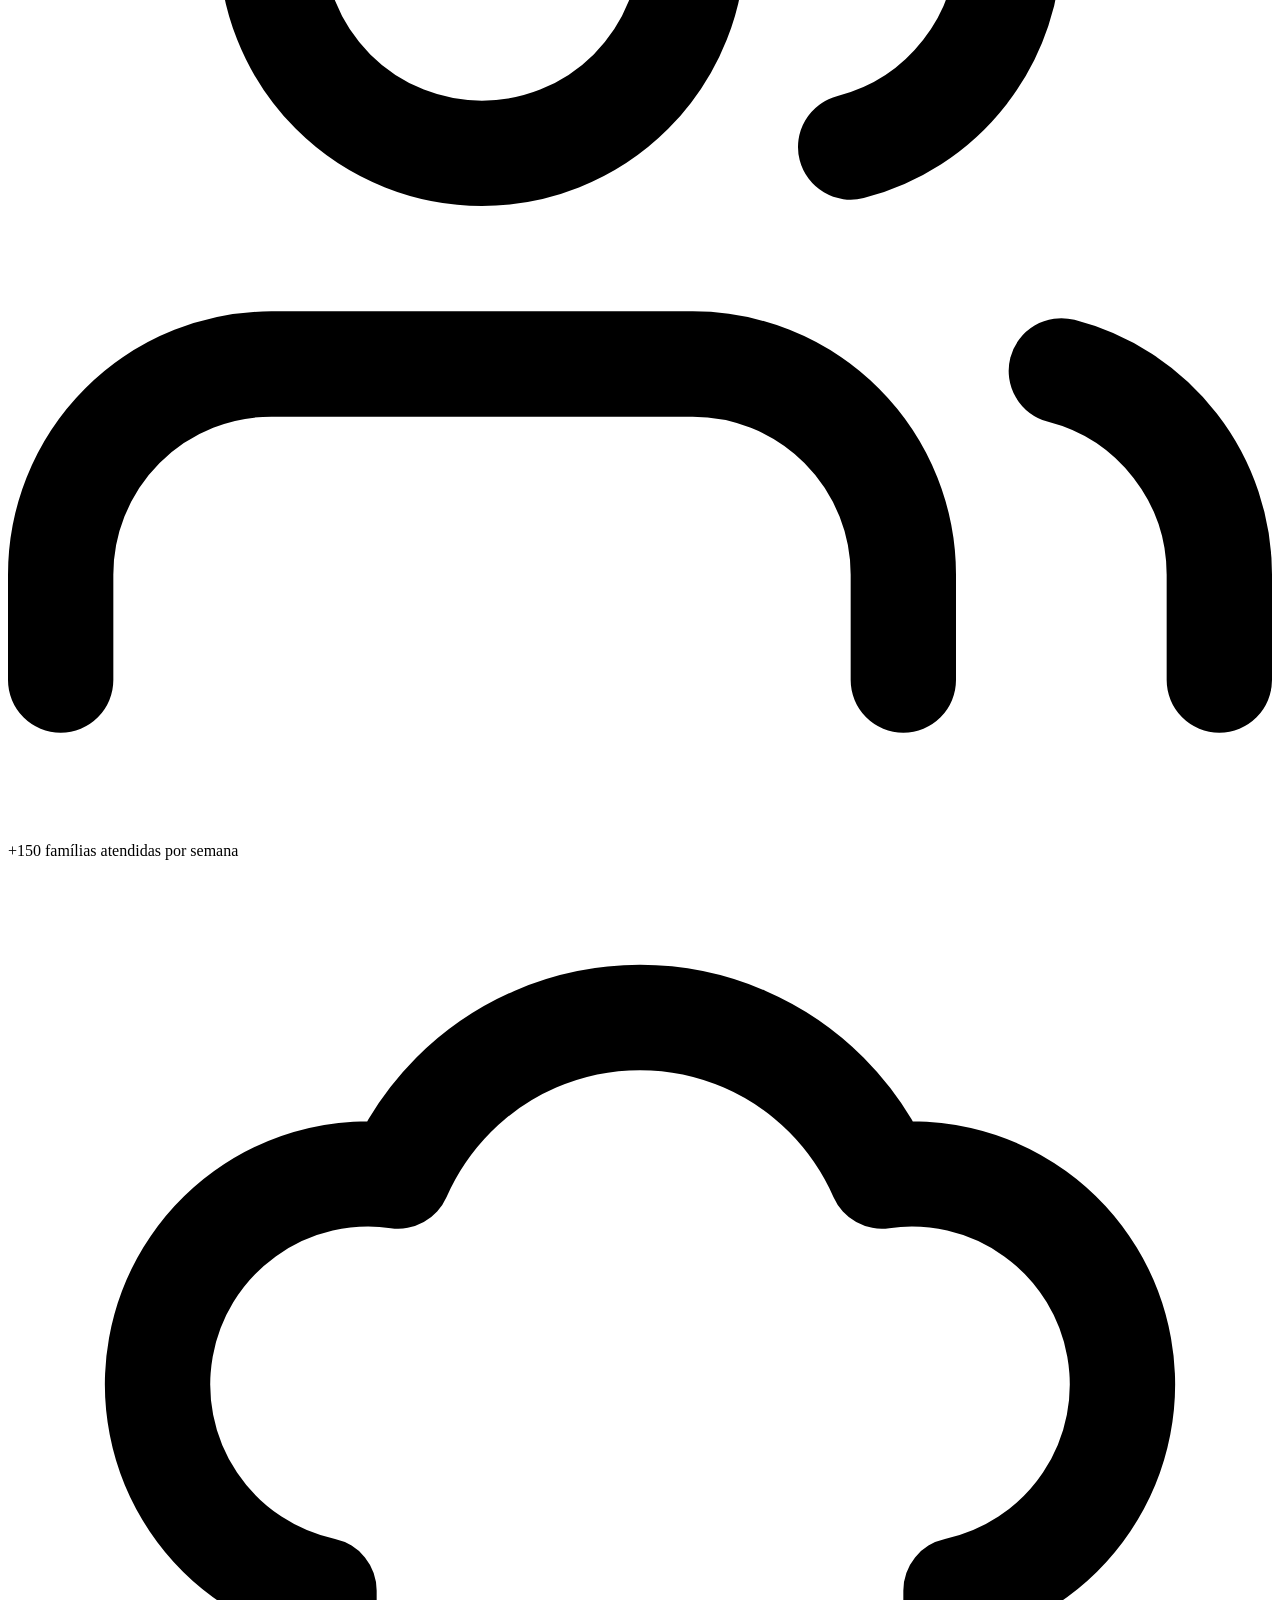
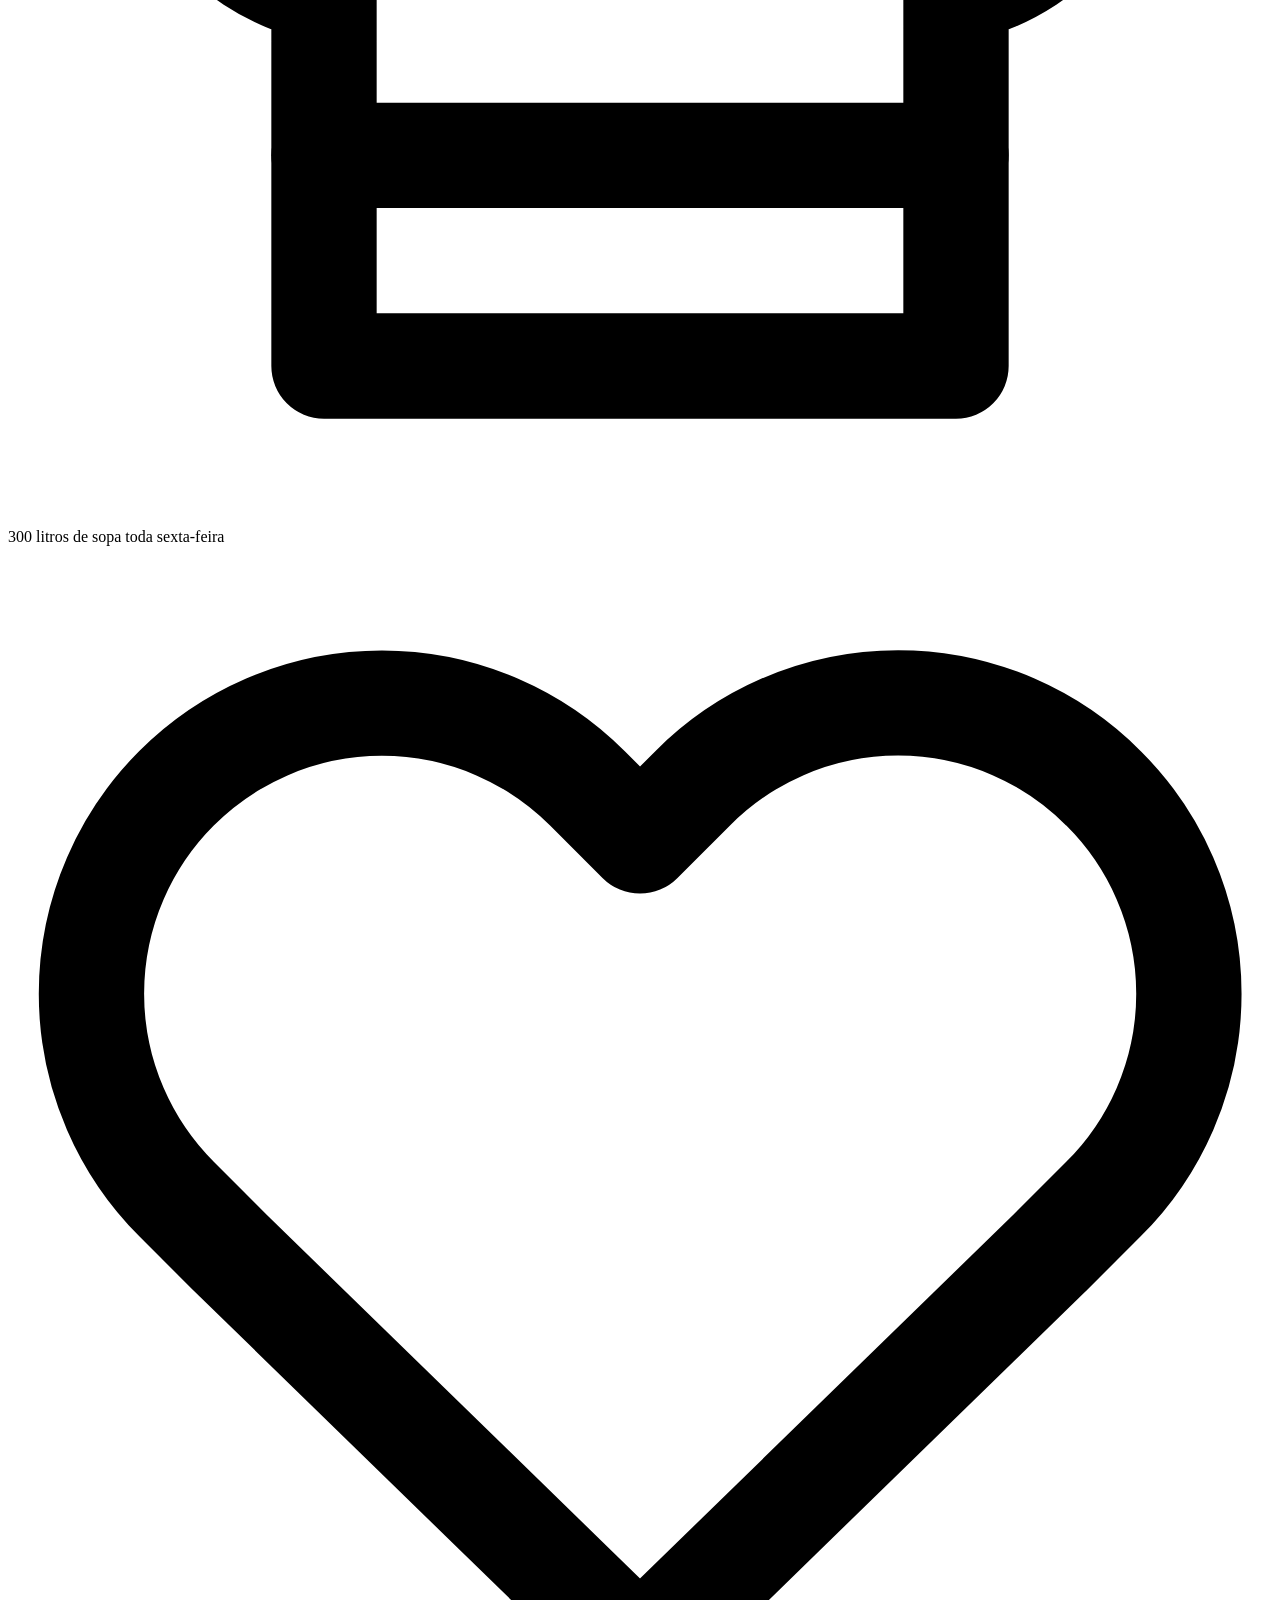
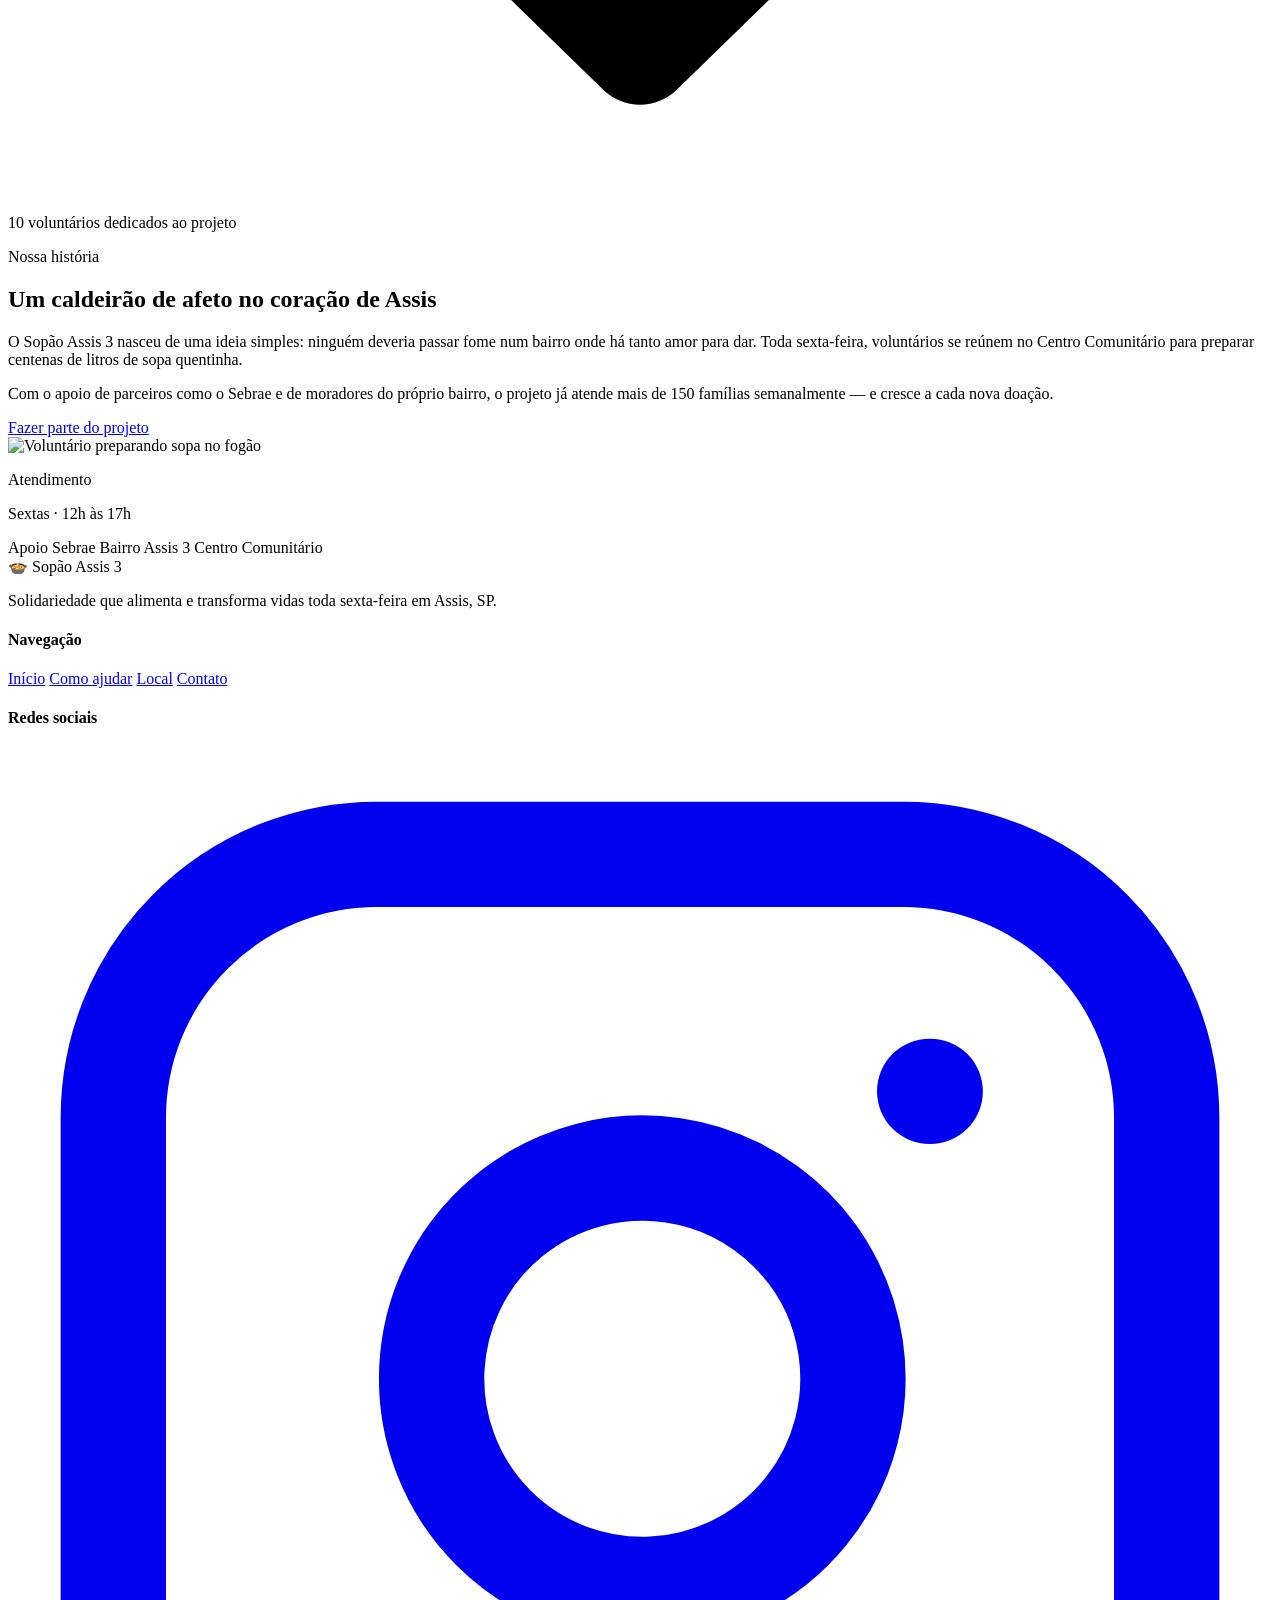
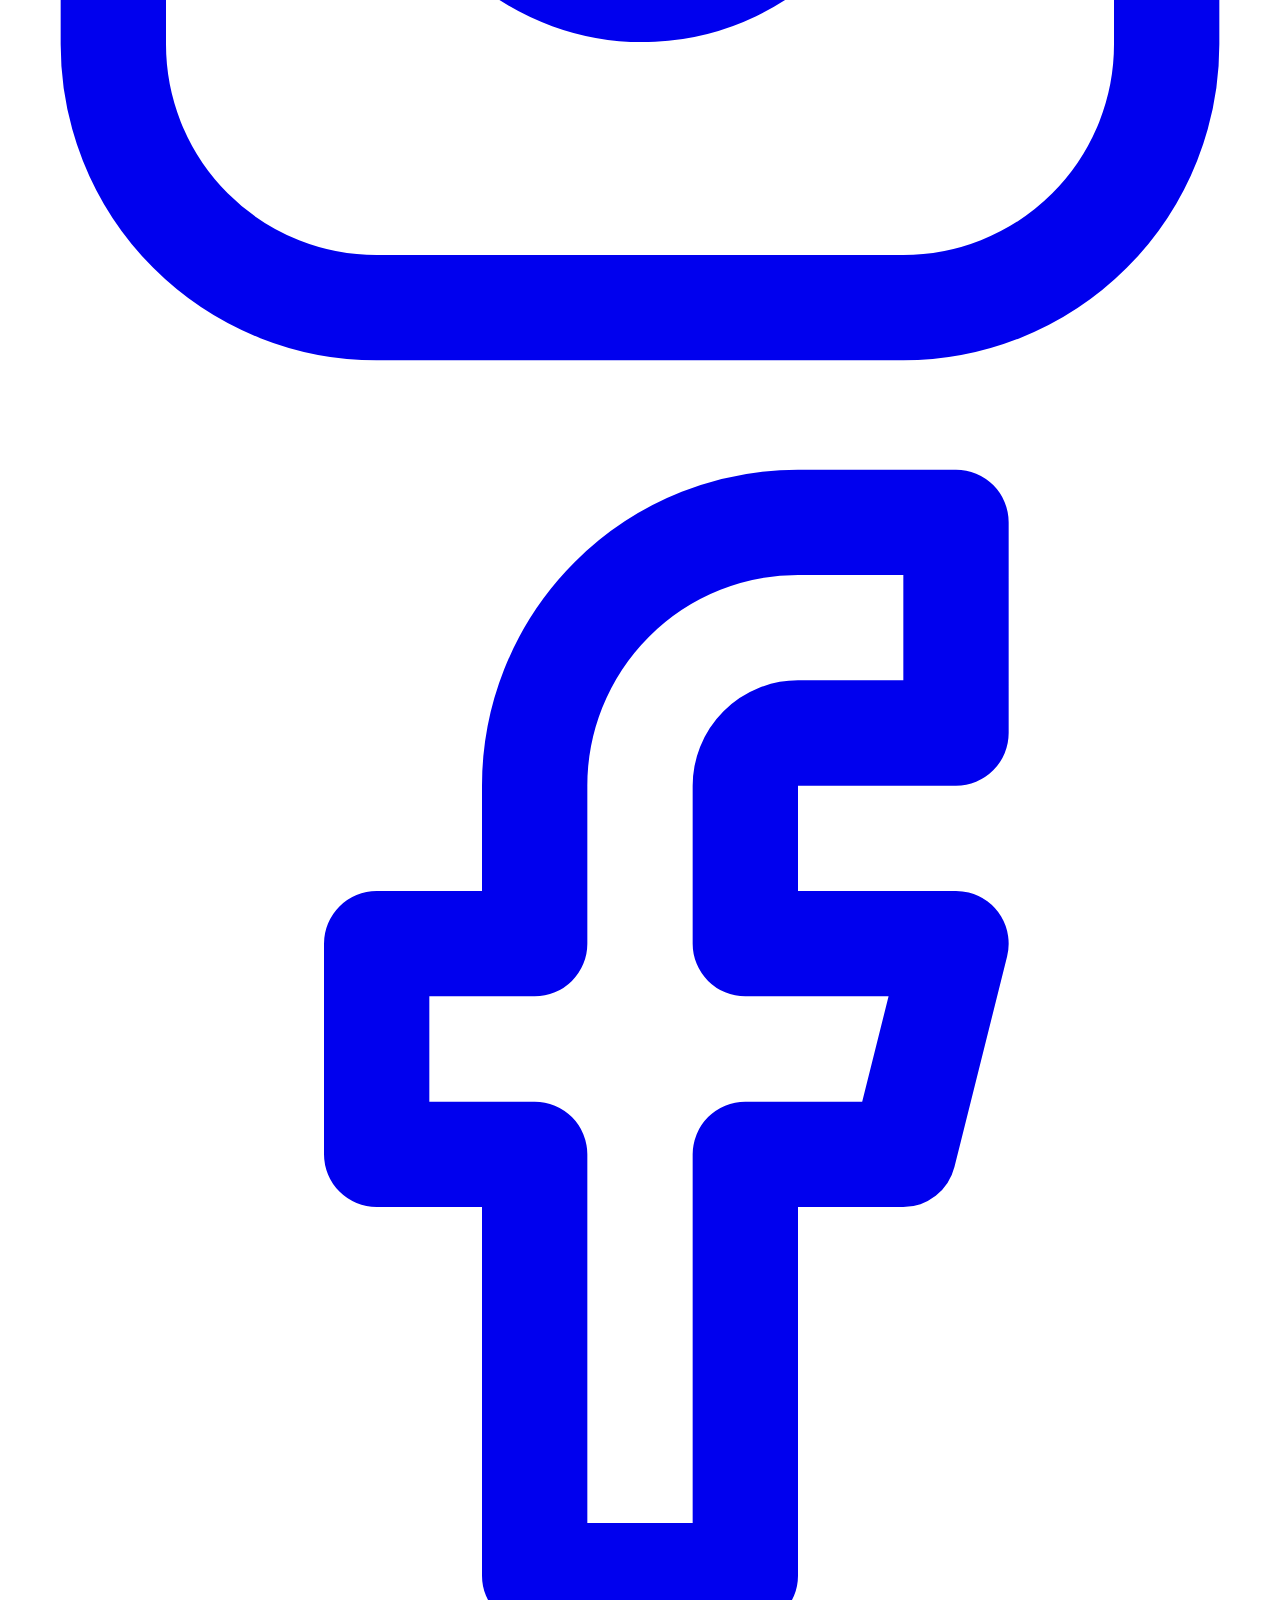
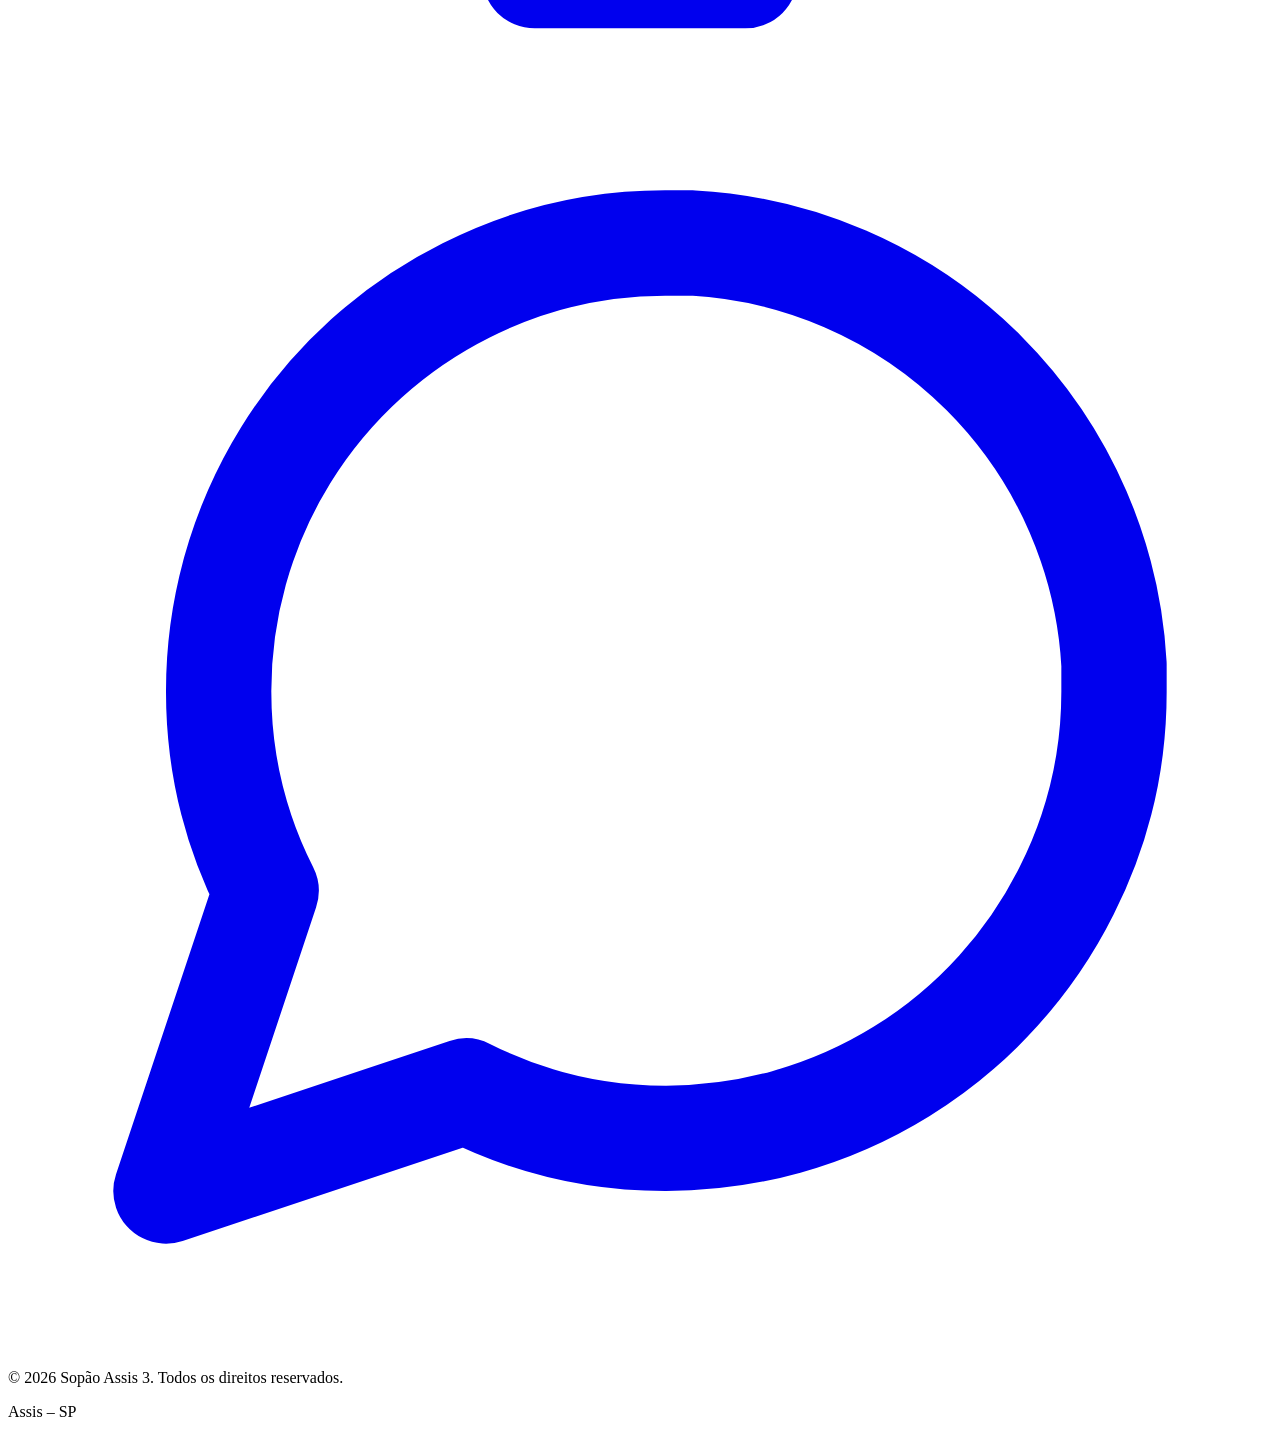
==== commit ef7f00f0: "ajuste" ====
--- a/index.html
+++ b/index.html
@@ -8,7 +8,7 @@
     <link rel="preconnect" href="https://fonts.googleapis.com">
     <link rel="preconnect" href="https://fonts.gstatic.com" crossorigin>
     <link href="https://fonts.googleapis.com/css2?family=Fraunces:ital,opsz,wght@0,9..144,300;0,9..144,400;0,9..144,500;0,9..144,600;1,9..144,300;1,9..144,400;1,9..144,500&family=Plus+Jakarta+Sans:wght@400;500;600&display=swap" rel="stylesheet">
-    <link rel="stylesheet" href="/Styles/styles.css">
+    <link rel="stylesheet" href="/styles/styles.css">
   </head>
   <body>
     <header class="site-header">
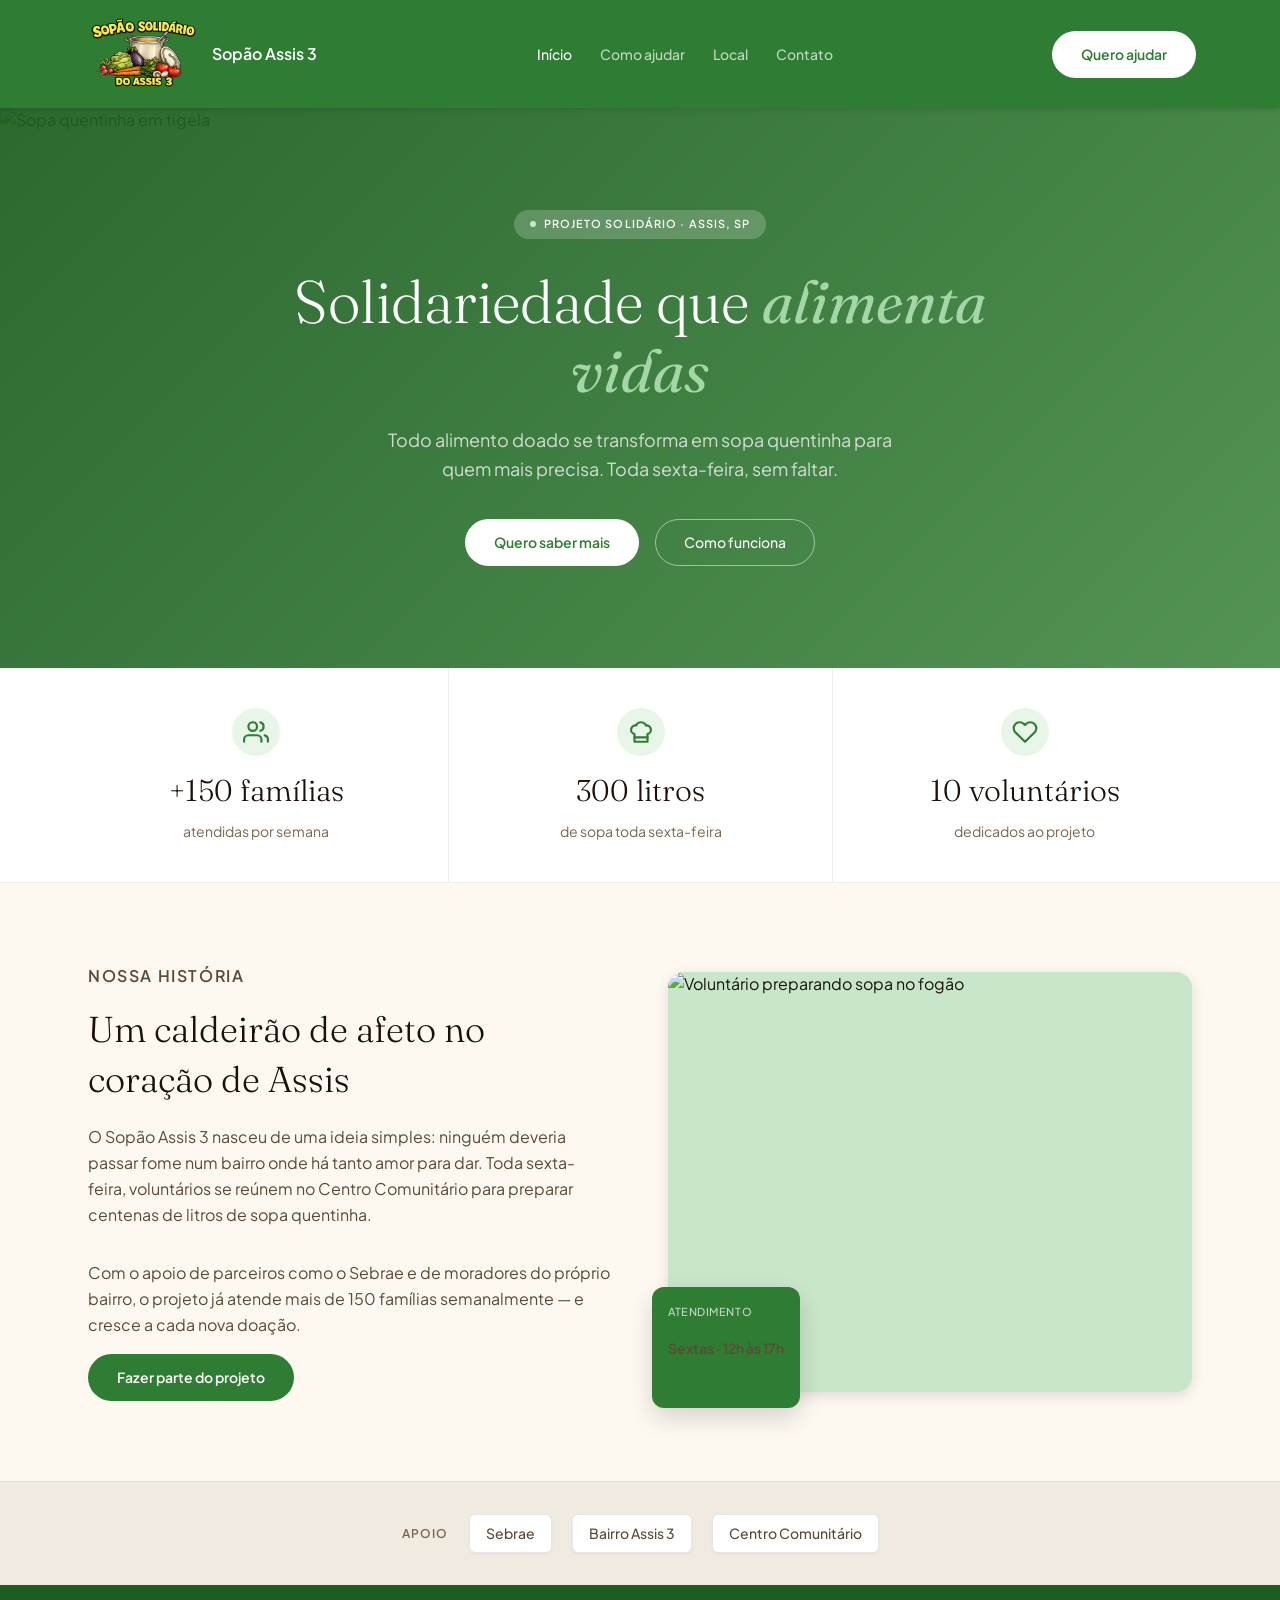
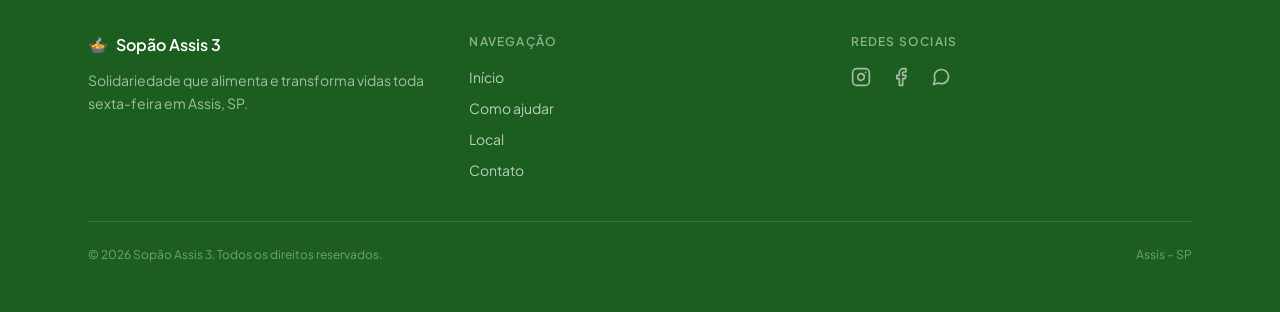
==== commit 7b1a5446: "Atualização logo2" ====
--- a/index.html
+++ b/index.html
@@ -14,7 +14,7 @@
     <header class="site-header">
       <div class="nav-row">
         <a href="index.html" class="brand">
-          <span aria-hidden="true">🍲</span>
+          <img class="logo" src="assets/foto/Logo_Sopao.png" alt="Sopão Solidário do Assis 3">
           <span>Sopão Assis 3</span>
         </a>
 
--- a/styles/styles.css
+++ b/styles/styles.css
@@ -0,0 +1,876 @@
+
+:root {
+  --background: #FDF8F0;
+  --foreground: #1C1009;
+  --card: #FEFCF8;
+  --primary: #2E7D32;
+  --primary-dark: #1B5E20;
+  --primary-foreground: #FFFFFF;
+  --secondary: #F0EAE0;
+  --secondary-foreground: #3C2E20;
+  --muted: #EDE8DF;
+  --muted-foreground: #7A6650;
+  --accent: #B5620A;
+  --border: rgba(44, 24, 16, 0.10);
+  --border-soft: rgba(44, 24, 16, 0.07);
+  --border-strong: rgba(44, 24, 16, 0.12);
+  --input-background: #F7F3EB;
+  --placeholder: #BBA98A;
+  --text-dark: #1C1009;
+  --text-mid: #5C4A38;
+  --text-light: #7A6650;
+  --green-tint: #E8F5E9;
+  --green-tint-2: #C8E6C9;
+  --sand-tint: #F5F0E8;
+  --sand-tint-2: #EDE8DF;
+  --sand-tint-3: #F0EAE0;
+  --error: #D4183D;
+
+  --font-display: 'Fraunces', serif;
+  --font-body: 'Plus Jakarta Sans', sans-serif;
+
+  --container-max: 72rem; 
+}
+
+*, *::before, *::after { box-sizing: border-box; }
+html { -webkit-text-size-adjust: 100%; }
+body {
+  margin: 0;
+  background-color: var(--background);
+  color: var(--foreground);
+  font-family: var(--font-body);
+  font-size: 16px;
+  line-height: 1.5;
+  -webkit-font-smoothing: antialiased;
+}
+h1, h2, h3, h4, p, figure { margin: 0; }
+ul { list-style: none; margin: 0; padding: 0; }
+a { color: inherit; text-decoration: none; }
+img { max-width: 100%; display: block; }
+button, input, select, textarea {
+  font: inherit;
+  color: inherit;
+  letter-spacing: inherit;
+}
+button { cursor: pointer; }
+em { font-style: italic; }
+
+.container {
+  max-width: var(--container-max);
+  margin-inline: auto;
+  padding-inline: 1.5rem;
+}
+
+.visually-hidden {
+  position: absolute;
+  width: 1px; height: 1px;
+  padding: 0; margin: -1px;
+  overflow: hidden;
+  clip: rect(0,0,0,0);
+  white-space: nowrap;
+  border: 0;
+}
+
+
+.btn {
+  display: inline-flex;
+  align-items: center;
+  justify-content: center;
+  gap: 0.5rem;
+  font-weight: 600;
+  font-size: 0.875rem;
+  padding: 0.75rem 1.75rem;
+  border-radius: 999px;
+  border: 1px solid transparent;
+  transition: background-color .2s ease, color .2s ease, border-color .2s ease;
+}
+.btn-white {
+  background-color: #fff;
+  color: var(--primary);
+}
+.btn-white:hover { background-color: var(--green-tint); }
+
+.btn-outline-white {
+  background-color: transparent;
+  border-color: rgba(255,255,255,0.5);
+  color: #fff;
+  font-weight: 500;
+}
+.btn-outline-white:hover { background-color: rgba(255,255,255,0.1); }
+
+.btn-primary {
+  background-color: var(--primary);
+  color: #fff;
+}
+.btn-primary:hover { background-color: #256329; }
+.btn-primary:disabled { opacity: 0.6; cursor: not-allowed; }
+
+
+.site-header {
+  position: sticky;
+  top: 0;
+  z-index: 50;
+  background-color: var(--primary);
+  box-shadow: 0 1px 6px rgba(0,0,0,0.15);
+}
+.nav-row {
+  max-width: var(--container-max);
+  margin-inline: auto;
+  padding: 0.875rem 1.25rem;
+  display: flex;
+  align-items: center;
+  justify-content: space-between;
+  gap: 1.5rem;
+}
+.brand {
+  display: flex;
+  align-items: center;
+  gap: 0.5rem;
+  color: #fff;
+  font-weight: 600;
+  font-size: 1rem;
+  flex-shrink: 0;
+}
+.nav-links {
+  display: none;
+  align-items: center;
+  gap: 1.75rem;
+}
+.nav-links a {
+  color: rgba(255,255,255,0.7);
+  font-size: 0.875rem;
+  font-weight: 500;
+  transition: color .2s ease;
+}
+.nav-links a:hover,
+.nav-links a[aria-current="page"] {
+  color: #fff;
+}
+.nav-actions {
+  display: flex;
+  align-items: center;
+  gap: 0.75rem;
+}
+.nav-cta {
+  display: none;
+}
+.nav-toggle-label {
+  display: inline-flex;
+  color: #fff;
+  padding: 0.25rem;
+  cursor: pointer;
+}
+.nav-toggle-label svg { width: 22px; height: 22px; }
+.nav-toggle-label .icon-close { display: none; }
+
+.nav-toggle {
+  position: absolute;
+  opacity: 0;
+  pointer-events: none;
+}
+
+.mobile-menu {
+  display: none;
+  background-color: var(--primary-dark);
+  border-top: 1px solid rgba(255,255,255,0.2);
+  padding: 1rem 1.25rem;
+  flex-direction: column;
+  gap: 1rem;
+}
+.mobile-menu a {
+  color: rgba(255,255,255,0.9);
+  font-size: 0.875rem;
+  font-weight: 500;
+}
+.mobile-menu .btn {
+  align-self: flex-start;
+  margin-top: 0.25rem;
+}
+
+.nav-toggle:checked ~ .mobile-menu {
+  display: flex;
+}
+.nav-toggle:checked ~ .nav-actions .nav-toggle-label .icon-menu { display: none; }
+.nav-toggle:checked ~ .nav-actions .nav-toggle-label .icon-close { display: inline-flex; }
+
+@media (min-width: 768px) {
+  .nav-links { display: flex; }
+  .nav-cta { display: inline-flex; }
+  .nav-toggle-label { display: none; }
+  .mobile-menu { display: none !important; }
+}
+
+
+.site-footer {
+  background-color: var(--primary-dark);
+  color: rgba(255,255,255,0.8);
+}
+.footer-inner {
+  max-width: var(--container-max);
+  margin-inline: auto;
+  padding: 3rem 1.5rem;
+}
+.footer-grid {
+  display: grid;
+  grid-template-columns: 1fr;
+  gap: 2.5rem;
+  padding-bottom: 2.5rem;
+  border-bottom: 1px solid rgba(255,255,255,0.15);
+}
+.footer-brand {
+  display: flex;
+  align-items: center;
+  gap: 0.5rem;
+  color: #fff;
+  font-weight: 600;
+  font-size: 1rem;
+  margin-bottom: 0.75rem;
+}
+.footer-desc {
+  font-size: 0.875rem;
+  line-height: 1.625;
+  color: rgba(255,255,255,0.6);
+  max-width: 26rem;
+}
+.footer-heading {
+  color: rgba(255,255,255,0.5);
+  font-size: 0.75rem;
+  font-weight: 600;
+  text-transform: uppercase;
+  letter-spacing: 0.1em;
+  margin-bottom: 1rem;
+}
+.footer-links {
+  display: flex;
+  flex-direction: column;
+  gap: 0.625rem;
+}
+.footer-links a {
+  font-size: 0.875rem;
+  color: rgba(255,255,255,0.7);
+  transition: color .2s ease;
+}
+.footer-links a:hover { color: #fff; }
+.footer-social {
+  display: flex;
+  gap: 1.25rem;
+}
+.footer-social a {
+  color: rgba(255,255,255,0.6);
+  transition: color .2s ease;
+}
+.footer-social a:hover { color: #fff; }
+.footer-social svg { width: 20px; height: 20px; }
+.footer-bottom {
+  padding-top: 1.5rem;
+  display: flex;
+  flex-direction: column;
+  align-items: center;
+  gap: 0.5rem;
+  font-size: 0.75rem;
+  color: rgba(255,255,255,0.4);
+}
+
+@media (min-width: 768px) {
+  .footer-grid { grid-template-columns: repeat(3, 1fr); }
+}
+@media (min-width: 640px) {
+  .footer-bottom { flex-direction: row; justify-content: space-between; }
+}
+
+
+.hero {
+  position: relative;
+  overflow: hidden;
+  min-height: 560px;
+  display: flex;
+  align-items: center;
+}
+.hero-bg {
+  position: absolute;
+  inset: 0;
+  width: 100%;
+  height: 100%;
+  object-fit: cover;
+}
+.hero-overlay {
+  position: absolute;
+  inset: 0;
+  background: linear-gradient(135deg, rgba(27,94,32,0.93) 0%, rgba(46,125,50,0.82) 100%);
+}
+.hero-inner {
+  position: relative;
+  max-width: var(--container-max);
+  margin-inline: auto;
+  padding: 6rem 1.5rem;
+  width: 100%;
+  display: flex;
+  flex-direction: column;
+  align-items: center;
+  text-align: center;
+}
+.hero-badge {
+  display: inline-flex;
+  align-items: center;
+  gap: 0.5rem;
+  background-color: rgba(255,255,255,0.2);
+  color: #fff;
+  font-size: 11px;
+  font-weight: 600;
+  text-transform: uppercase;
+  letter-spacing: 0.1em;
+  padding: 0.375rem 1rem;
+  border-radius: 999px;
+  margin-bottom: 1.75rem;
+}
+.pulse-dot {
+  width: 6px; height: 6px;
+  border-radius: 999px;
+  background-color: var(--green-tint-2);
+  animation: pulse 2s cubic-bezier(.4,0,.6,1) infinite;
+}
+@keyframes pulse { 50% { opacity: .5; } }
+
+.hero-title {
+  font-family: var(--font-display);
+  font-weight: 300;
+  color: #fff;
+  line-height: 1.15;
+  font-size: 2.25rem;
+  max-width: 48rem;
+  margin-bottom: 1.25rem;
+}
+.hero-title em {
+  font-weight: 400;
+  color: #A5D6A7;
+}
+.hero-lead {
+  color: rgba(255,255,255,0.75);
+  font-size: 1rem;
+  max-width: 32rem;
+  line-height: 1.625;
+  margin-bottom: 2.25rem;
+}
+.hero-actions {
+  display: flex;
+  gap: 1rem;
+  flex-wrap: wrap;
+  justify-content: center;
+}
+
+@media (min-width: 640px) {
+  .hero-title { font-size: 3rem; }
+  .hero-lead { font-size: 1.125rem; }
+}
+@media (min-width: 768px) {
+  .hero-title { font-size: 3.75rem; }
+}
+
+
+.stats {
+  background-color: #fff;
+  border-bottom: 1px solid var(--border-soft);
+}
+.stats-grid {
+  max-width: var(--container-max);
+  margin-inline: auto;
+  display: grid;
+  grid-template-columns: 1fr;
+}
+.stat {
+  display: flex;
+  flex-direction: column;
+  align-items: center;
+  text-align: center;
+  padding: 2.5rem 2rem;
+  gap: 0.5rem;
+  border-top: 1px solid var(--border-soft);
+}
+.stat:first-child { border-top: none; }
+.stat-icon {
+  width: 3rem; height: 3rem;
+  border-radius: 999px;
+  background-color: var(--green-tint);
+  display: flex;
+  align-items: center;
+  justify-content: center;
+  color: var(--primary);
+  margin-bottom: 0.25rem;
+}
+.stat-icon svg { width: 26px; height: 26px; }
+.stat-value {
+  font-family: var(--font-display);
+  font-weight: 300;
+  font-size: 1.875rem;
+  color: var(--text-dark);
+}
+.stat-label {
+  font-size: 0.875rem;
+  color: var(--text-light);
+}
+@media (min-width: 640px) {
+  .stats-grid { grid-template-columns: repeat(3, 1fr); }
+  .stat { border-top: none; border-left: 1px solid var(--border-soft); }
+  .stat:first-child { border-left: none; }
+}
+
+
+.story {
+  max-width: var(--container-max);
+  margin-inline: auto;
+  padding: 5rem 1.5rem;
+  display: grid;
+  grid-template-columns: 1fr;
+  gap: 3.5rem;
+  align-items: center;
+}
+.eyebrow {
+  font-size: 0.75rem;
+  font-weight: 600;
+  text-transform: uppercase;
+  letter-spacing: 0.1em;
+  color: var(--primary);
+  margin-bottom: 0.75rem;
+}
+.story h2 {
+  font-family: var(--font-display);
+  font-weight: 300;
+  font-size: 1.875rem;
+  line-height: 1.375;
+  color: var(--text-dark);
+  margin-bottom: 1.25rem;
+}
+.story p {
+  color: var(--text-mid);
+  line-height: 1.625;
+  font-size: 0.9375rem;
+  margin-bottom: 1rem;
+}
+.story p:nth-of-type(2) { margin-bottom: 2rem; }
+.story-media {
+  position: relative;
+}
+.story-media img {
+  width: 100%;
+  height: 20rem;
+  object-fit: cover;
+  border-radius: 1rem;
+  background-color: var(--green-tint-2);
+  box-shadow: 0 4px 14px rgba(0,0,0,0.12);
+}
+.story-badge {
+  position: absolute;
+  bottom: -1rem;
+  left: -1rem;
+  background-color: var(--primary);
+  color: #fff;
+  border-radius: 0.75rem;
+  padding: 1rem;
+  box-shadow: 0 10px 25px rgba(0,0,0,0.15);
+}
+.story-badge p:first-child {
+  font-size: 11px;
+  font-weight: 500;
+  color: rgba(255,255,255,0.7);
+  text-transform: uppercase;
+  letter-spacing: 0.05em;
+}
+.story-badge p:last-child {
+  font-size: 0.875rem;
+  font-weight: 600;
+  margin-top: 0.125rem;
+}
+
+@media (min-width: 768px) {
+  .story { grid-template-columns: 1fr 1fr; }
+  .story h2 { font-size: 2.25rem; }
+  .story p { font-size: 1rem; }
+  .story-media img { height: 26.25rem; }
+}
+
+
+.partners {
+  background-color: var(--sand-tint-3);
+  border-top: 1px solid var(--border-soft);
+}
+.partners-inner {
+  max-width: var(--container-max);
+  margin-inline: auto;
+  padding: 2rem 1.5rem;
+  display: flex;
+  flex-wrap: wrap;
+  align-items: center;
+  justify-content: center;
+  gap: 1.25rem;
+}
+.partners-label {
+  font-size: 0.75rem;
+  font-weight: 600;
+  text-transform: uppercase;
+  letter-spacing: 0.1em;
+  color: var(--text-light);
+}
+.partner-chip {
+  background-color: #fff;
+  border: 1px solid var(--border);
+  border-radius: 0.375rem;
+  padding: 0.5rem 1rem;
+  font-size: 0.875rem;
+  color: var(--text-mid);
+  font-weight: 500;
+  box-shadow: 0 1px 2px rgba(0,0,0,0.05);
+}
+
+
+.page-header {
+  max-width: var(--container-max);
+  margin-inline: auto;
+  padding: 4rem 1.5rem 3rem;
+  text-align: center;
+}
+.page-header h1 {
+  font-family: var(--font-display);
+  font-weight: 300;
+  font-size: 2.25rem;
+  line-height: 1.2;
+  color: var(--text-dark);
+  margin-bottom: 1.25rem;
+}
+.page-header h1 em { font-weight: 400; }
+.page-header p {
+  color: var(--text-mid);
+  font-size: 1rem;
+  line-height: 1.625;
+  max-width: 32rem;
+  margin-inline: auto;
+}
+@media (min-width: 768px) {
+  .page-header h1 { font-size: 3rem; }
+}
+
+
+.ways {
+  border-top: 1px solid var(--border-soft);
+}
+.way {
+  display: grid;
+  grid-template-columns: 1fr;
+  border-bottom: 1px solid var(--border-soft);
+}
+.way-text {
+  display: flex;
+  flex-direction: column;
+  justify-content: center;
+  padding: 3.5rem 2rem;
+}
+.way-icon {
+  width: 2.5rem; height: 2.5rem;
+  border-radius: 999px;
+  background-color: var(--green-tint);
+  color: var(--primary);
+  display: flex;
+  align-items: center;
+  justify-content: center;
+  margin-bottom: 1.25rem;
+}
+.way-icon svg { width: 20px; height: 20px; }
+.way-text h2 {
+  font-family: var(--font-display);
+  font-weight: 300;
+  font-size: 1.5rem;
+  color: var(--text-dark);
+  margin-bottom: 0.75rem;
+}
+.way-text p {
+  color: var(--text-mid);
+  line-height: 1.625;
+  font-size: 0.9375rem;
+  max-width: 28rem;
+}
+.way-media {
+  background-color: var(--sand-tint-2);
+  min-height: 280px;
+  overflow: hidden;
+}
+.way-media img {
+  width: 100%;
+  height: 100%;
+  object-fit: cover;
+}
+@media (min-width: 768px) {
+  .way { grid-template-columns: 1fr 1fr; }
+  .way-text { padding: 3.5rem 3.5rem; border-right: 1px solid var(--border-soft); }
+  .way-media { min-height: 380px; }
+  .way-text h2 { font-size: 1.875rem; }
+  .way-text p { font-size: 1rem; }
+  .way-reverse .way-text { border-right: none; border-left: 1px solid var(--border-soft); order: 2; }
+  .way-reverse .way-media { order: 1; }
+}
+
+.cta-strip {
+  background-color: var(--primary);
+  padding: 2.5rem 1.5rem;
+}
+.cta-strip-inner {
+  max-width: var(--container-max);
+  margin-inline: auto;
+  display: flex;
+  flex-direction: column;
+  align-items: center;
+  justify-content: space-between;
+  gap: 1.25rem;
+  text-align: center;
+}
+.cta-strip p {
+  font-family: var(--font-display);
+  font-weight: 300;
+  font-size: 1.5rem;
+  color: #fff;
+}
+@media (min-width: 640px) {
+  .cta-strip-inner { flex-direction: row; text-align: left; }
+}
+
+
+
+.contact-section {
+  max-width: var(--container-max);
+  margin-inline: auto;
+  padding: 4rem 1.5rem;
+}
+.contact-header { text-align: center; margin-bottom: 2.5rem; }
+.contact-grid {
+  display: grid;
+  grid-template-columns: 1fr;
+  border: 1px solid var(--border);
+  border-radius: 1rem;
+  overflow: hidden;
+  background-color: #fff;
+  box-shadow: 0 1px 3px rgba(0,0,0,0.08);
+}
+.contact-form-col {
+  padding: 2rem;
+  border-bottom: 1px solid var(--border-soft);
+}
+.contact-form-col h3 {
+  font-family: var(--font-display);
+  font-weight: 300;
+  font-size: 1.5rem;
+  color: var(--text-dark);
+  margin-bottom: 0.25rem;
+}
+form.contact-form {
+  display: flex;
+  flex-direction: column;
+  gap: 1.25rem;
+  margin-top: 1.25rem;
+}
+.form-row {
+  display: grid;
+  grid-template-columns: 1fr;
+  gap: 1rem;
+}
+.field label {
+  display: block;
+  font-size: 11px;
+  font-weight: 600;
+  text-transform: uppercase;
+  letter-spacing: 0.1em;
+  color: var(--text-light);
+  margin-bottom: 0.375rem;
+}
+.field input,
+.field select,
+.field textarea {
+  width: 100%;
+  border: 1px solid var(--border-strong);
+  border-radius: 0.5rem;
+  padding: 0.625rem 1rem;
+  font-size: 0.875rem;
+  color: var(--text-dark);
+  background-color: var(--input-background);
+  transition: border-color .2s ease, box-shadow .2s ease;
+}
+.field input::placeholder,
+.field textarea::placeholder { color: var(--placeholder); }
+.field input:focus,
+.field select:focus,
+.field textarea:focus {
+  outline: none;
+  border-color: var(--primary);
+  box-shadow: 0 0 0 3px rgba(46,125,50,0.15);
+}
+.field textarea { resize: vertical; min-height: 7.5rem; }
+
+.contact-info-col {
+  background-color: var(--sand-tint);
+  padding: 2rem;
+  display: flex;
+  flex-direction: column;
+  gap: 2rem;
+  justify-content: center;
+}
+.info-item {
+  display: flex;
+  align-items: flex-start;
+  gap: 1rem;
+}
+.info-icon {
+  width: 2.25rem; height: 2.25rem;
+  border-radius: 999px;
+  background-color: #fff;
+  box-shadow: 0 1px 3px rgba(0,0,0,0.1);
+  display: flex;
+  align-items: center;
+  justify-content: center;
+  color: var(--primary);
+  flex-shrink: 0;
+  margin-top: 0.125rem;
+}
+.info-icon svg { width: 18px; height: 18px; }
+.info-item p:first-of-type {
+  font-size: 11px;
+  font-weight: 600;
+  text-transform: uppercase;
+  letter-spacing: 0.1em;
+  color: var(--text-light);
+  margin-bottom: 0.25rem;
+}
+.info-item a,
+.info-item p.info-detail {
+  font-size: 0.875rem;
+  font-weight: 500;
+  color: var(--text-dark);
+  line-height: 1.375;
+}
+.info-item a { color: var(--primary); }
+.info-item a:hover { text-decoration: underline; }
+
+@media (min-width: 640px) {
+  .form-row { grid-template-columns: 1fr 1fr; }
+}
+@media (min-width: 768px) {
+  .contact-grid { grid-template-columns: 3fr 2fr; }
+  .contact-form-col { padding: 2.5rem; border-bottom: none; border-right: 1px solid var(--border-soft); }
+  .contact-info-col { padding: 2.5rem; }
+  .contact-header h1 { font-size: 3rem; }
+}
+.local {
+  padding: 64px 20px;
+  background: #fdf8f2; /* ajuste para o creme do seu site */
+}
+
+.local__container {
+  max-width: 1100px;
+  margin: 0 auto;
+}
+
+/* Título */
+.local__header {
+  text-align: center;
+  margin-bottom: 40px;
+}
+
+.local__tag {
+  display: inline-block;
+  padding: 4px 14px;
+  border-radius: 999px;
+  background: #e3f1e4;
+  color: #1b5e20;
+  font-size: 0.85rem;
+  font-weight: 600;
+  letter-spacing: 0.05em;
+  text-transform: uppercase;
+}
+
+.local__header h1 {
+  margin: 12px 0 8px;
+  font-size: clamp(2rem, 4vw, 2.8rem);
+  color: #1b5e20;
+}
+
+.local__header p {
+  color: #555;
+  max-width: 520px;
+  margin: 0 auto;
+}
+
+/* Layout: cartão + mapa lado a lado */
+.local__grid {
+  display: grid;
+  grid-template-columns: 1fr 1.6fr;
+  gap: 24px;
+  align-items: stretch;
+}
+
+/* Cartão */
+.local__card {
+  background: #fff;
+  border-radius: 20px;
+  padding: 32px;
+  box-shadow: 0 8px 24px rgba(0, 0, 0, 0.08);
+  display: flex;
+  flex-direction: column;
+}
+
+.local__card h2 {
+  margin: 0 0 6px;
+  font-size: 0.9rem;
+  text-transform: uppercase;
+  letter-spacing: 0.08em;
+  color: #2e7d32;
+}
+
+.local__card p {
+  margin: 0 0 24px;
+  font-size: 1.05rem;
+  line-height: 1.5;
+  color: #333;
+}
+
+/* Botão Como chegar */
+.btn-rota {
+  margin-top: auto;
+  align-self: flex-start;
+  padding: 14px 28px;
+  border-radius: 999px;
+  background: #2e7d32;
+  color: #fff;
+  font-weight: 600;
+  text-decoration: none;
+  transition: background 0.2s, transform 0.2s;
+}
+
+.btn-rota:hover {
+  background: #1b5e20;
+  transform: translateY(-2px);
+}
+
+/* Mapa */
+.local__mapa {
+  border-radius: 20px;
+  overflow: hidden;
+  box-shadow: 0 8px 24px rgba(0, 0, 0, 0.08);
+  min-height: 380px;
+}
+
+.local__mapa iframe {
+  width: 100%;
+  height: 100%;
+  min-height: 380px;
+  border: 0;
+  display: block;
+}
+
+/* Celular: empilha */
+@media (max-width: 800px) {
+  .local__grid {
+    grid-template-columns: 1fr;
+  }
+}
+
+.brand .logo {
+    max-height: 80px; /* Aumente ou diminua este valor para caber bem na barra verde */
+    width: auto;
+    object-fit: contain; /* Evita que a imagem fique esticada ou amassada */
+}
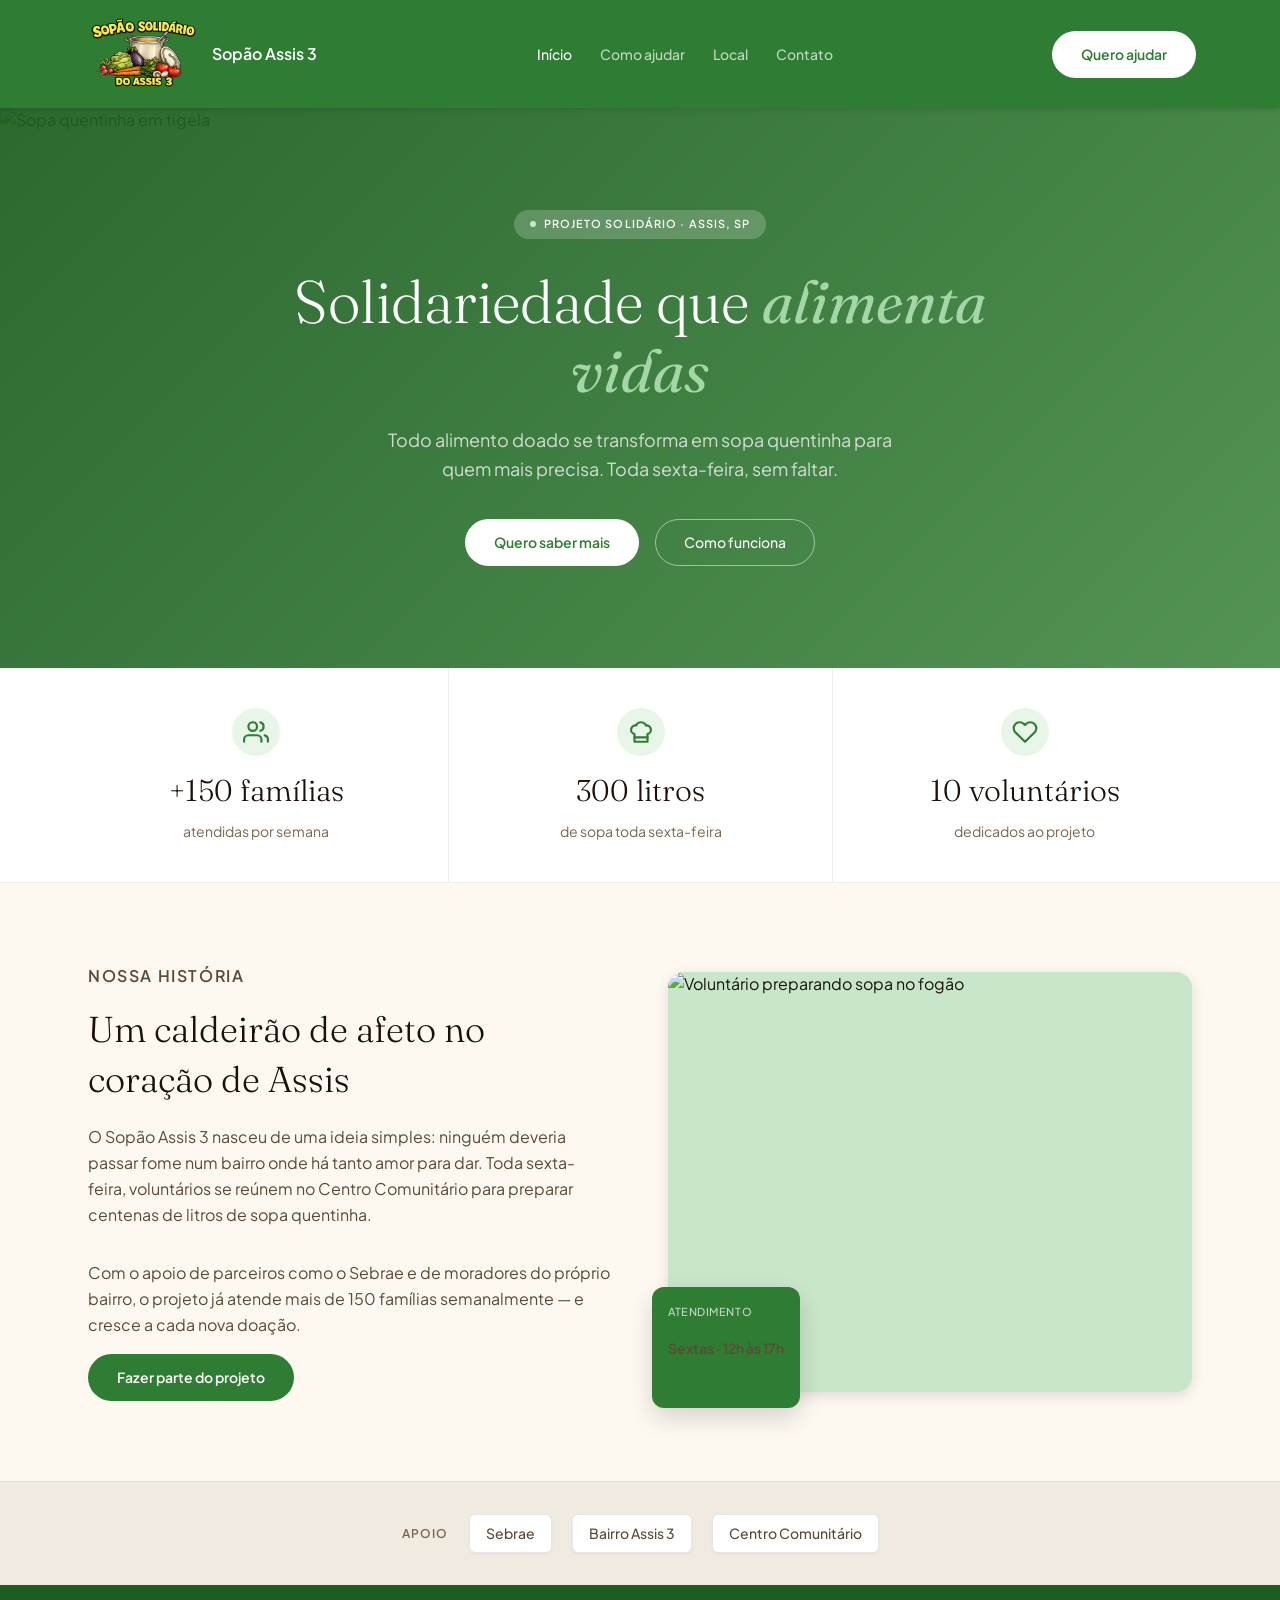
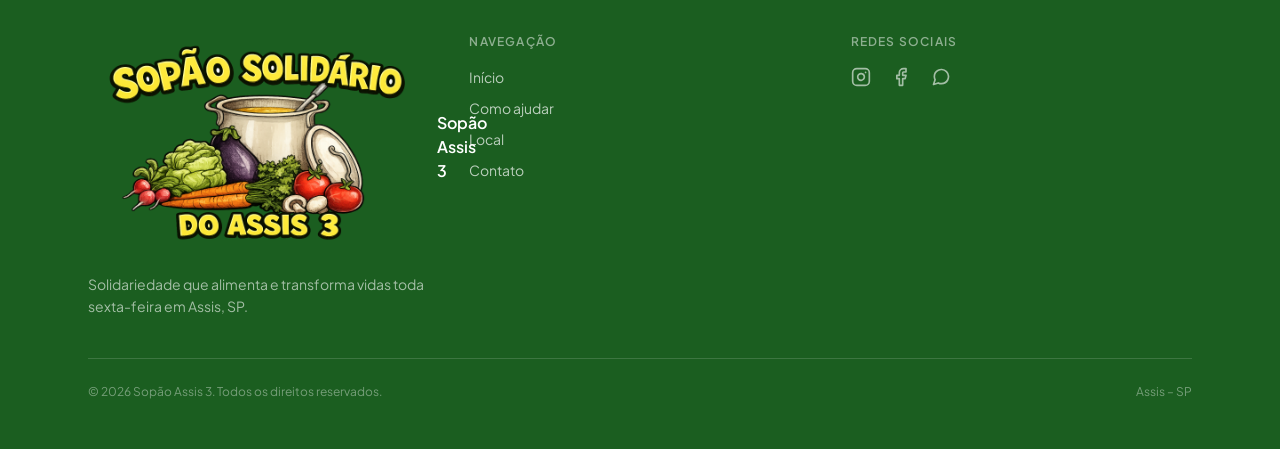
==== commit 55677a58: "Atualização logo2.0" ====
--- a/index.html
+++ b/index.html
@@ -114,7 +114,7 @@
         <div class="footer-grid">
           <div>
             <div class="footer-brand">
-              <span aria-hidden="true">🍲</span>
+              <img class="logo" src="assets/foto/Logo_Sopao.png" alt="Sopão Solidário do Assis 3">
               <span>Sopão Assis 3</span>
             </div>
             <p class="footer-desc">Solidariedade que alimenta e transforma vidas toda sexta-feira em Assis, SP.</p>
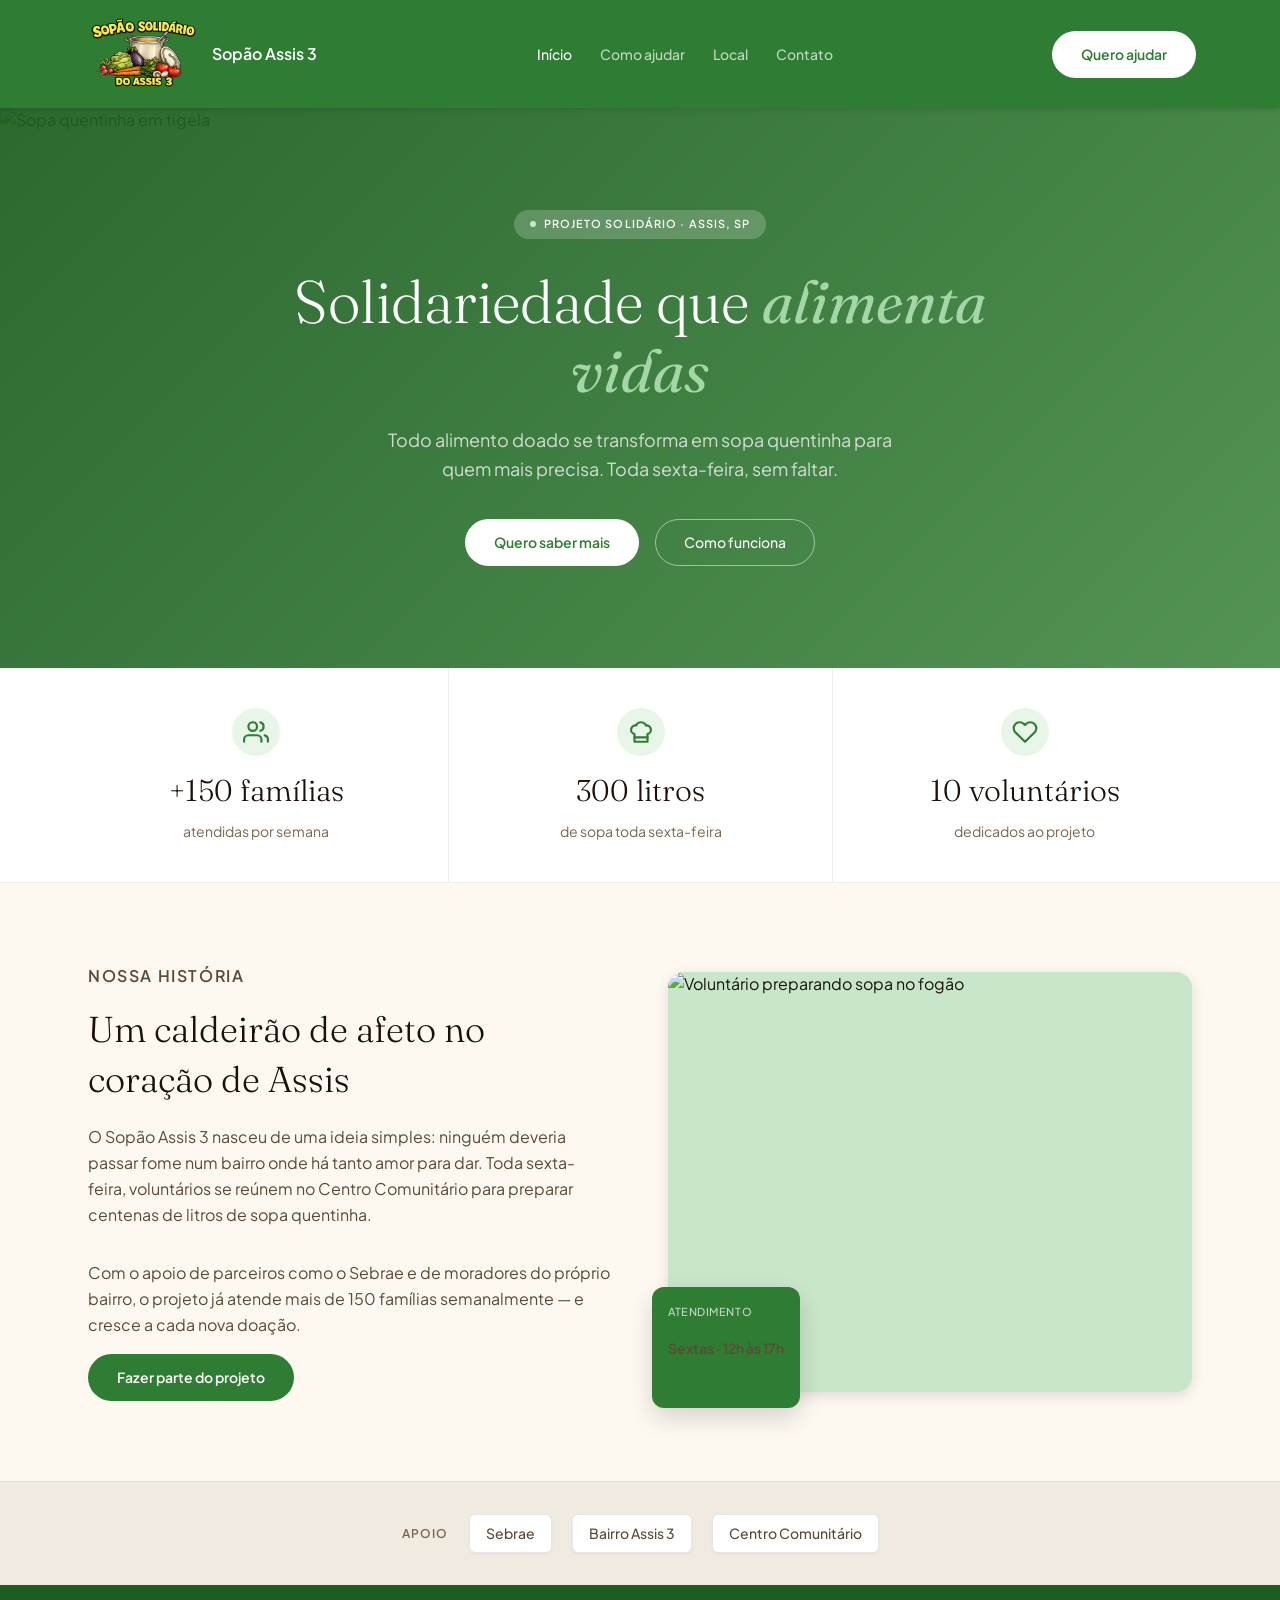
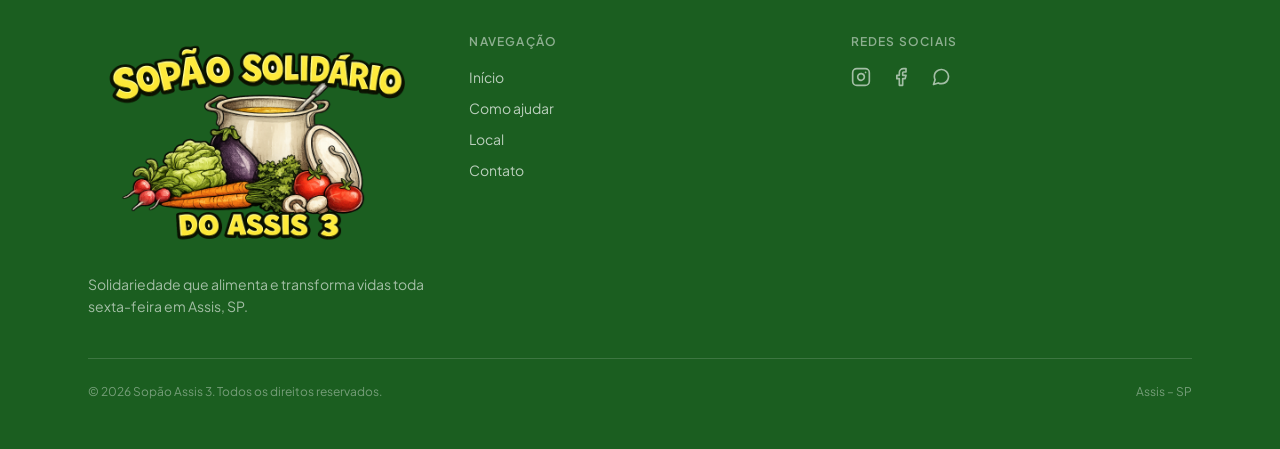
==== commit 0691fafb: "Atualização logo2.2" ====
--- a/index.html
+++ b/index.html
@@ -115,7 +115,6 @@
           <div>
             <div class="footer-brand">
               <img class="logo" src="assets/foto/Logo_Sopao.png" alt="Sopão Solidário do Assis 3">
-              <span>Sopão Assis 3</span>
             </div>
             <p class="footer-desc">Solidariedade que alimenta e transforma vidas toda sexta-feira em Assis, SP.</p>
           </div>
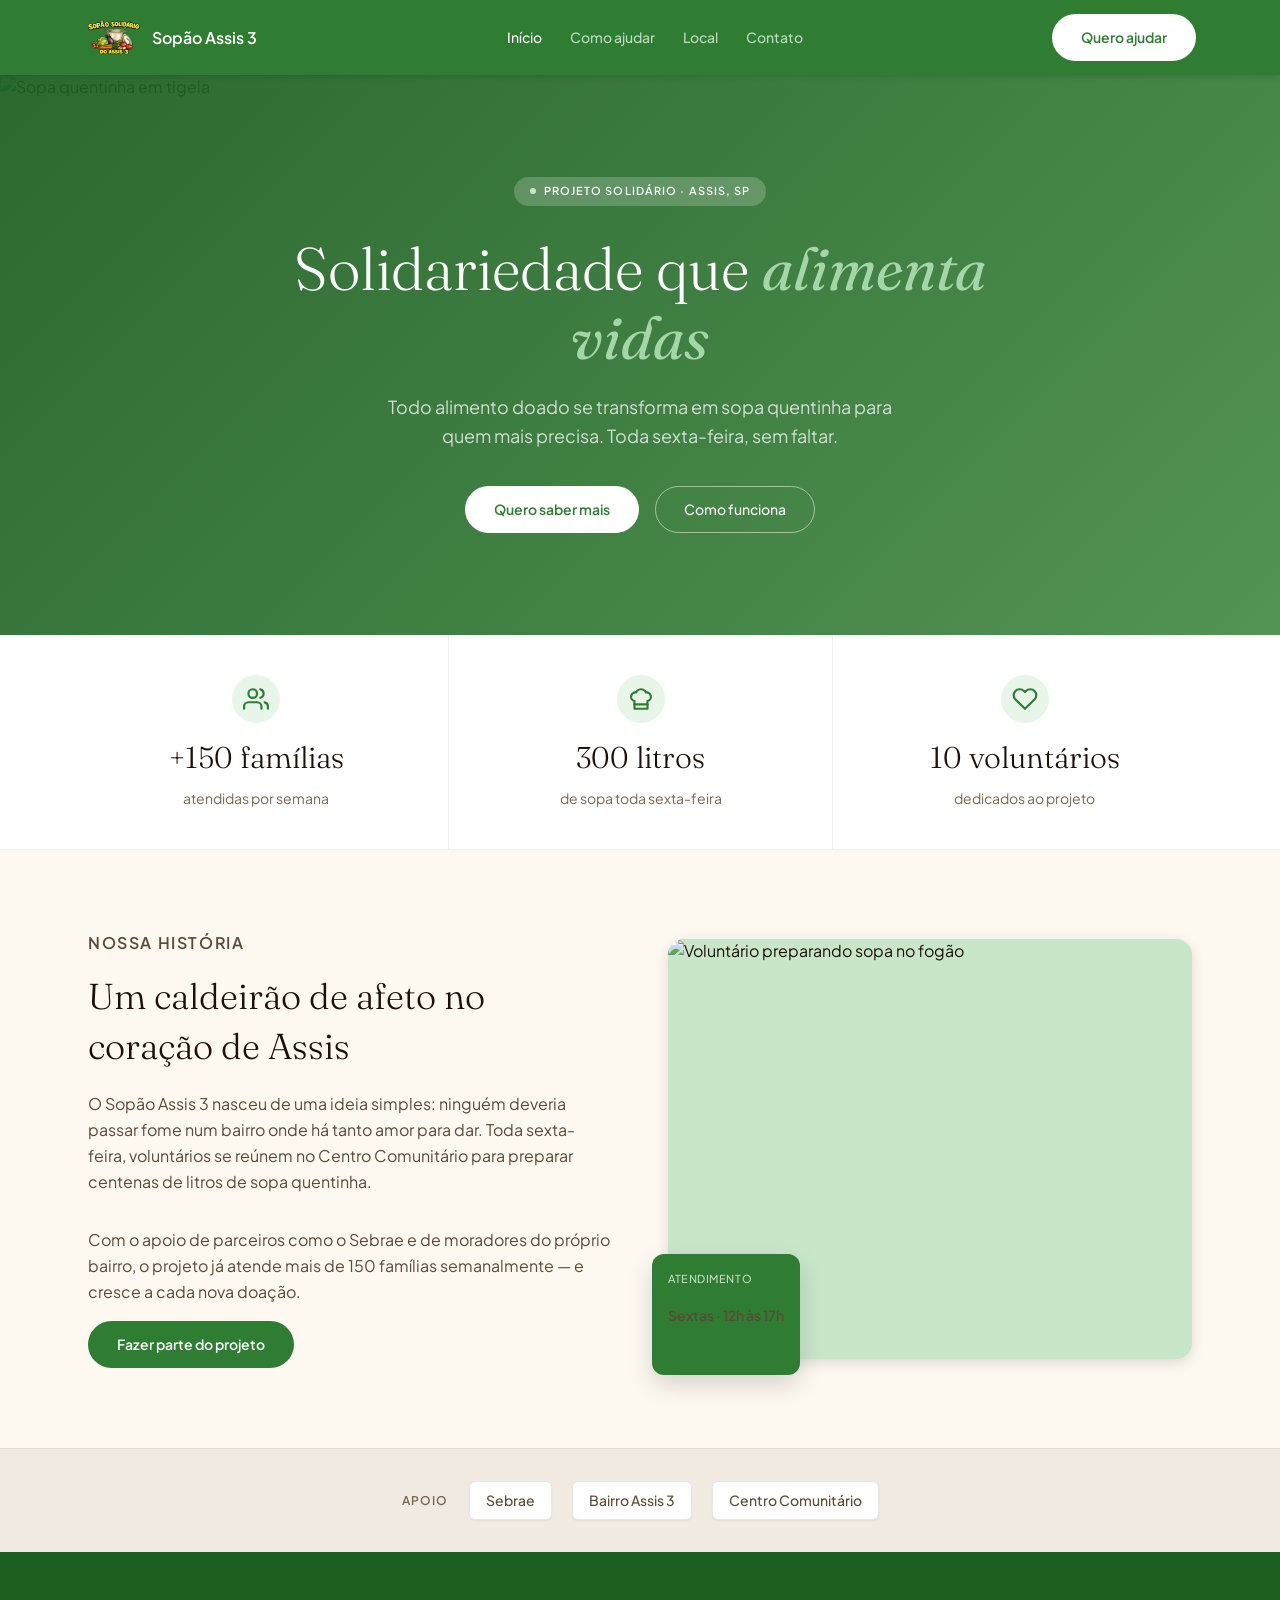
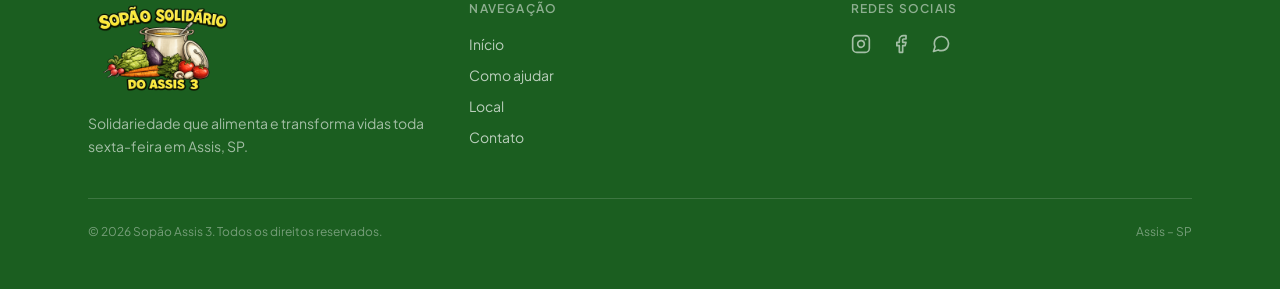
==== commit 46480551: "Atualização logo2.3" ====
--- a/index.html
+++ b/index.html
@@ -114,7 +114,7 @@
         <div class="footer-grid">
           <div>
             <div class="footer-brand">
-              <img class="logo" src="assets/foto/Logo_Sopao.png" alt="Sopão Solidário do Assis 3">
+              <img class="logo2" src="assets/foto/Logo_Sopao.png" alt="Sopão Solidário do Assis 3">
             </div>
             <p class="footer-desc">Solidariedade que alimenta e transforma vidas toda sexta-feira em Assis, SP.</p>
           </div>
--- a/styles/styles.css
+++ b/styles/styles.css
@@ -869,8 +869,13 @@
   }
 }
 
-.brand .logo {
-    max-height: 80px; /* Aumente ou diminua este valor para caber bem na barra verde */
+.logo {
+    max-height: 40px;
     width: auto;
-    object-fit: contain; /* Evita que a imagem fique esticada ou amassada */
+    object-fit: contain; 
+}
+.logo2 {
+    max-height: 100px;
+    width: auto;
+    object-fit: contain; 
 }
